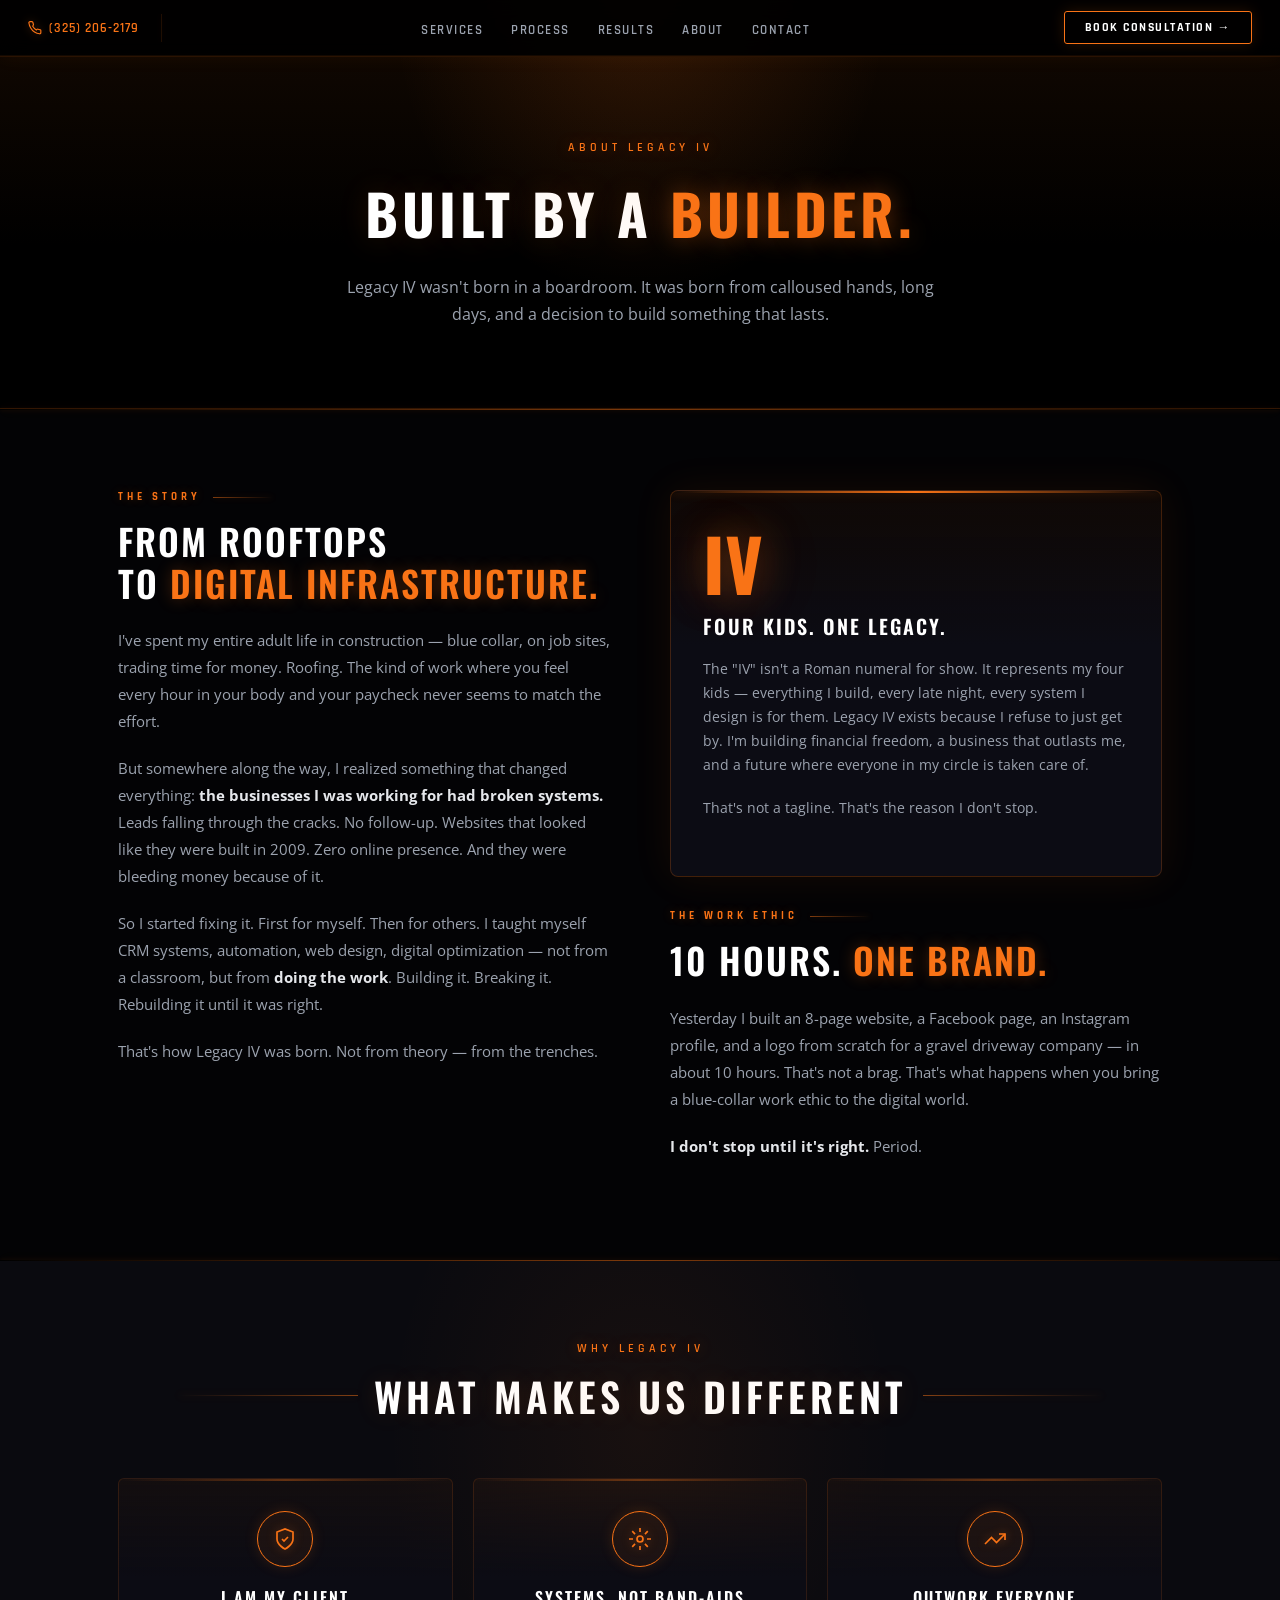
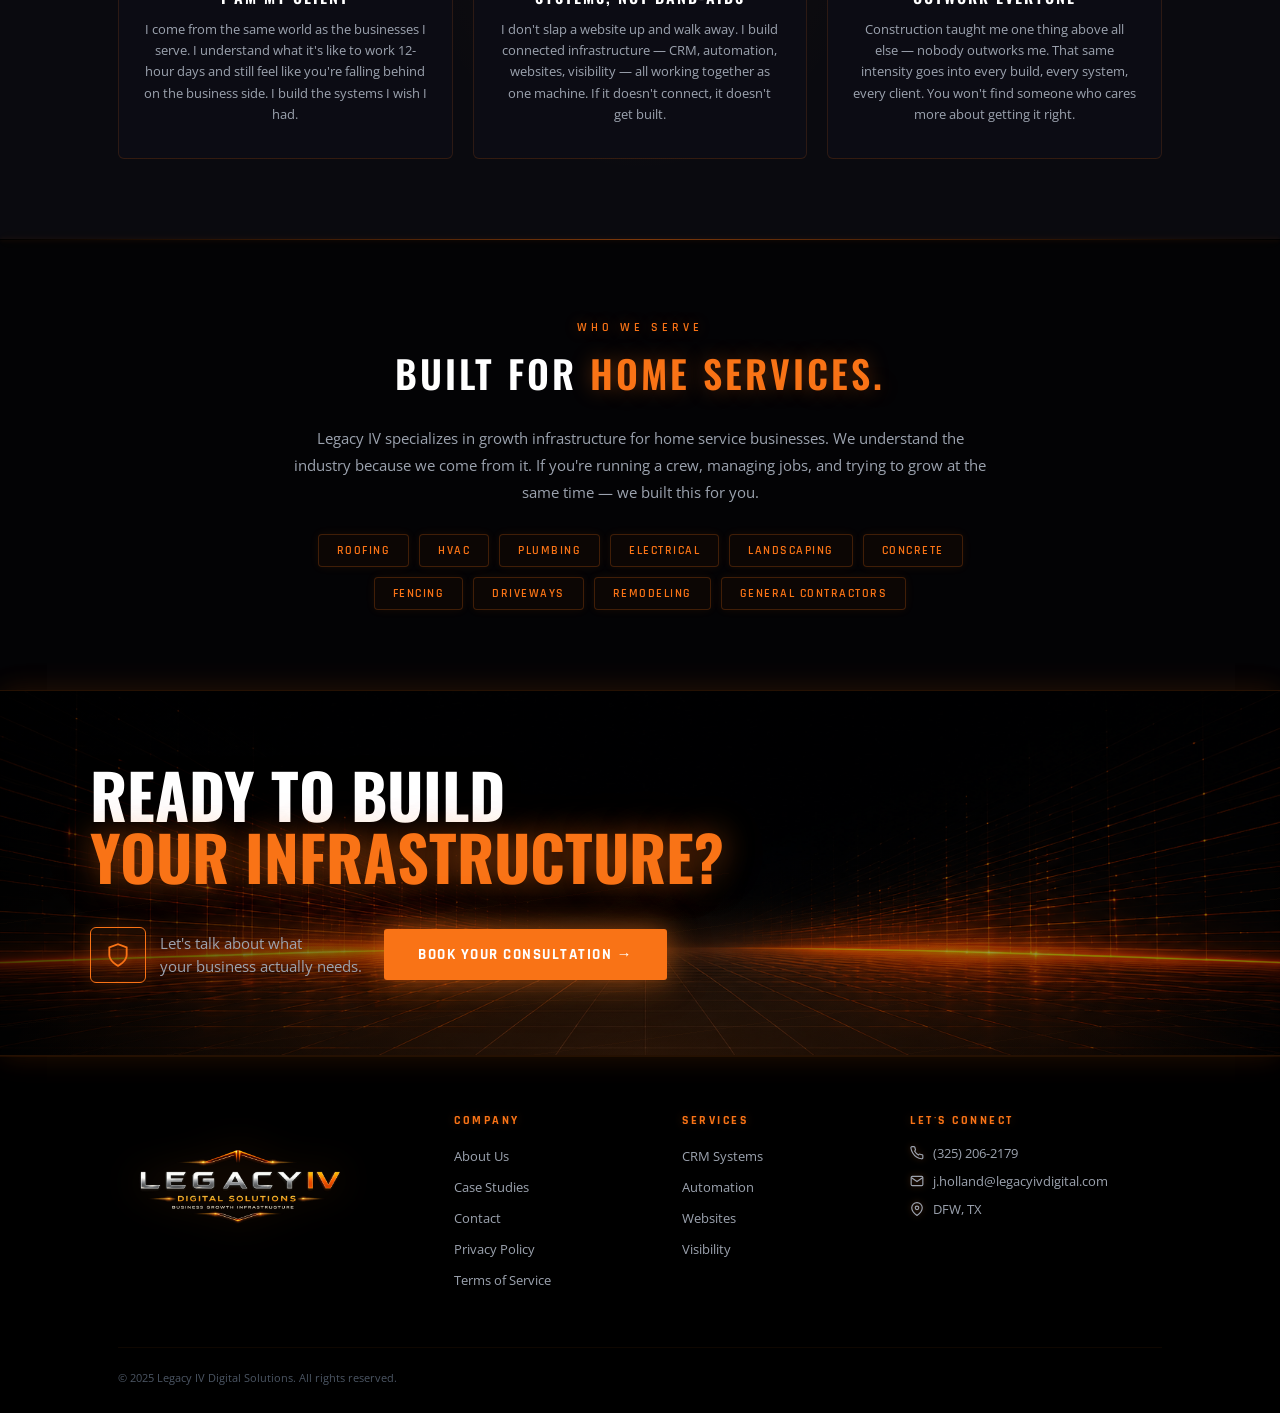
==== about.html @ 5a8c0629 "Create about.html" ====
<!DOCTYPE html>
<html lang="en">
<head>
  <meta charset="UTF-8">
  <meta name="viewport" content="width=device-width, initial-scale=1.0">
  <title>About Us – Legacy IV Digital Solutions</title>
  <link href="https://fonts.googleapis.com/css2?family=Oswald:wght@400;500;600;700&family=Rajdhani:wght@400;500;600;700&family=Open+Sans:wght@300;400;600&display=swap" rel="stylesheet">
  <link rel="stylesheet" href="style.css">
  <style>
    /* ═══ ABOUT PAGE STYLES ═══ */
    .about-hero{
      position:relative;padding:140px 28px 80px;text-align:center;
      background:linear-gradient(180deg,rgba(249,115,22,.08) 0%,#000 60%);
      border-bottom:1px solid rgba(249,115,22,.1);
    }
    .about-hero::before{
      content:'';position:absolute;top:0;left:50%;transform:translateX(-50%);
      width:500px;height:300px;
      background:radial-gradient(ellipse at 50% 0%,rgba(249,115,22,.15) 0%,transparent 70%);
      pointer-events:none;
    }
    .about-hero .s-eye{margin-bottom:16px;}
    .about-hero h1{
      font-family:'Oswald',sans-serif;font-size:clamp(32px,5vw,56px);
      font-weight:700;letter-spacing:4px;text-transform:uppercase;
      color:#fff;margin-bottom:20px;
      text-shadow:0 0 30px rgba(249,115,22,.15);
    }
    .about-hero h1 span{color:var(--or);text-shadow:0 0 24px rgba(249,115,22,.4);}
    .about-hero p{
      font-size:16px;color:var(--muted);line-height:1.7;
      max-width:600px;margin:0 auto;
    }

    /* Story section */
    .story{padding:80px 0;background:var(--bg);}
    .story-grid{
      display:grid;grid-template-columns:1fr 1fr;gap:60px;
      align-items:start;
    }
    .story-label{
      font-family:'Rajdhani',sans-serif;font-size:11px;font-weight:700;
      letter-spacing:4px;text-transform:uppercase;color:var(--or);
      margin-bottom:16px;text-shadow:0 0 10px rgba(249,115,22,.3);
      display:flex;align-items:center;gap:12px;
    }
    .story-label::after{
      content:'';flex:1;height:1px;max-width:60px;
      background:linear-gradient(90deg,rgba(249,115,22,.5),transparent);
      box-shadow:0 0 6px rgba(249,115,22,.2);
    }
    .story h2{
      font-family:'Oswald',sans-serif;font-size:clamp(24px,3vw,36px);
      font-weight:600;letter-spacing:2px;text-transform:uppercase;
      color:#fff;margin-bottom:24px;line-height:1.15;
    }
    .story h2 em{color:var(--or);font-style:normal;text-shadow:0 0 16px rgba(249,115,22,.3);}
    .story p{font-size:15px;color:var(--muted);line-height:1.8;margin-bottom:20px;}
    .story strong{color:#e5e7eb;}

    /* The IV meaning */
    .iv-block{
      background:linear-gradient(180deg,rgba(249,115,22,.05) 0%,var(--card) 40%);
      border:1px solid var(--bdr);border-radius:8px;
      padding:36px 32px;position:relative;overflow:hidden;
      box-shadow:0 0 40px rgba(249,115,22,.08);
    }
    .iv-block::before{
      content:'';position:absolute;top:0;left:0;right:0;height:2px;
      background:linear-gradient(90deg,transparent,var(--or),transparent);
      box-shadow:0 0 10px rgba(249,115,22,.3);
    }
    .iv-big{
      font-family:'Oswald',sans-serif;font-size:72px;font-weight:700;
      color:var(--or);line-height:1;margin-bottom:12px;
      text-shadow:0 0 40px rgba(249,115,22,.4),0 0 80px rgba(249,115,22,.15);
    }
    .iv-block h3{
      font-family:'Oswald',sans-serif;font-size:20px;font-weight:600;
      letter-spacing:2px;text-transform:uppercase;color:#fff;margin-bottom:16px;
    }
    .iv-block p{font-size:14px;color:var(--muted);line-height:1.7;}

    /* Values / Why section */
    .why{padding:80px 0;background:var(--bg3);position:relative;}
    .why::before{
      content:'';position:absolute;top:0;left:50%;transform:translateX(-50%);
      width:600px;height:100%;
      background:radial-gradient(ellipse at 50% 30%,rgba(249,115,22,.06) 0%,transparent 60%);
      pointer-events:none;
    }
    .why-grid{
      display:grid;grid-template-columns:repeat(3,1fr);gap:20px;
      position:relative;z-index:1;
    }
    .why-card{
      background:linear-gradient(180deg,rgba(249,115,22,.04) 0%,var(--card) 35%);
      border:1px solid var(--bdr2);border-radius:6px;
      padding:32px 24px;text-align:center;
      position:relative;overflow:hidden;
      animation:borderGlow 4s ease infinite;
      transition:all .3s;
    }
    .why-card::before{
      content:'';position:absolute;top:0;left:0;right:0;height:2px;
      background:linear-gradient(90deg,transparent,var(--or),transparent);
      opacity:.35;
    }
    .why-card:hover{
      border-color:rgba(249,115,22,.4);transform:translateY(-4px);
      box-shadow:0 0 2px rgba(249,115,22,.3),0 10px 36px rgba(249,115,22,.1);
    }
    .why-ic{
      width:56px;height:56px;margin:0 auto 18px;
      border:1.5px solid var(--or);border-radius:50%;
      display:flex;align-items:center;justify-content:center;
      color:var(--or);background:rgba(249,115,22,.06);
      box-shadow:0 0 14px rgba(249,115,22,.15);
    }
    .why-ic svg{width:24px;height:24px;filter:drop-shadow(0 0 5px rgba(249,115,22,.4));}
    .why-card h3{
      font-family:'Oswald',sans-serif;font-size:16px;font-weight:600;
      letter-spacing:2px;text-transform:uppercase;color:#fff;margin-bottom:10px;
    }
    .why-card p{font-size:13px;color:var(--muted);line-height:1.65;}

    /* Niche callout */
    .niche{padding:80px 0;background:var(--bg);}
    .niche-inner{
      max-width:700px;margin:0 auto;text-align:center;
    }
    .niche-inner h2{
      font-family:'Oswald',sans-serif;font-size:clamp(24px,3.5vw,38px);
      font-weight:600;letter-spacing:3px;text-transform:uppercase;
      color:#fff;margin-bottom:24px;
    }
    .niche-inner h2 span{color:var(--or);text-shadow:0 0 20px rgba(249,115,22,.35);}
    .niche-inner p{font-size:15px;color:var(--muted);line-height:1.8;margin-bottom:16px;}
    .niche-tags{
      display:flex;flex-wrap:wrap;justify-content:center;gap:10px;margin-top:28px;
    }
    .niche-tag{
      padding:8px 18px;border:1px solid var(--bdr);border-radius:4px;
      font-family:'Rajdhani',sans-serif;font-size:12px;font-weight:600;
      letter-spacing:1.5px;text-transform:uppercase;color:var(--or);
      background:rgba(249,115,22,.04);
      box-shadow:0 0 10px rgba(249,115,22,.08);
    }

    @media(max-width:960px){
      .story-grid{grid-template-columns:1fr;gap:40px;}
      .why-grid{grid-template-columns:1fr;}
    }
  </style>
</head>
<body>

<!-- ══════ NAV ══════ -->
<nav>
  <a href="tel:3252062179" class="n-phone">
    <svg viewBox="0 0 24 24" fill="none" stroke="currentColor" stroke-width="2"><path d="M22 16.92v3a2 2 0 0 1-2.18 2 19.79 19.79 0 0 1-8.63-3.07A19.5 19.5 0 0 1 4.69 12 19.79 19.79 0 0 1 1.58 3.52 2 2 0 0 1 3.55 1h3a2 2 0 0 1 2 1.72c.127.96.361 1.903.7 2.81a2 2 0 0 1-.45 2.11L8.09 9a16 16 0 0 0 6.29 6.29l.83-.83a2 2 0 0 1 2.11-.45c.907.339 1.85.573 2.81.7A2 2 0 0 1 22 16.92z"/></svg>
    (325) 206-2179
  </a>
  <div class="n-div"></div>
  <ul class="n-links">
    <li><a href="index.html#svc">Services</a></li>
    <li><a href="index.html#os">Process</a></li>
    <li><a href="results.html">Results</a></li>
    <li><a href="about.html">About</a></li>
    <li><a href="#ft">Contact</a></li>
  </ul>
  <a href="https://cal.com/legacy-iv" target="_blank" class="n-cta">Book Consultation →</a>
  <button class="n-burger" onclick="document.querySelector('.n-mobile').classList.toggle('open')" aria-label="Menu">
    <span></span><span></span><span></span>
  </button>
</nav>
<div class="n-mobile">
  <a href="index.html#svc" onclick="this.parentElement.classList.remove('open')">Services</a>
  <a href="index.html#os" onclick="this.parentElement.classList.remove('open')">Process</a>
  <a href="results.html">Results</a>
  <a href="about.html">About</a>
  <a href="#ft" onclick="this.parentElement.classList.remove('open')">Contact</a>
  <a href="https://cal.com/legacy-iv" target="_blank" class="n-mob-cta">Book a Consultation</a>
  <a href="tel:3252062179" style="text-align:center;color:var(--or);font-size:13px;padding-top:4px;border-bottom:none;">Or call — (325) 206-2179</a>
</div>

<!-- ══════ ABOUT HERO ══════ -->
<div class="about-hero">
  <div class="s-eye">About Legacy IV</div>
  <h1>Built by a <span>Builder.</span></h1>
  <p>Legacy IV wasn't born in a boardroom. It was born from calloused hands, long days, and a decision to build something that lasts.</p>
</div>

<div class="glow-line"></div>

<!-- ══════ THE STORY ══════ -->
<section class="story">
  <div class="container">
    <div class="story-grid">

      <div>
        <div class="story-label">The Story</div>
        <h2>From Rooftops<br>to <em>Digital Infrastructure.</em></h2>
        <p>I've spent my entire adult life in construction — blue collar, on job sites, trading time for money. Roofing. The kind of work where you feel every hour in your body and your paycheck never seems to match the effort.</p>
        <p>But somewhere along the way, I realized something that changed everything: <strong>the businesses I was working for had broken systems.</strong> Leads falling through the cracks. No follow-up. Websites that looked like they were built in 2009. Zero online presence. And they were bleeding money because of it.</p>
        <p>So I started fixing it. First for myself. Then for others. I taught myself CRM systems, automation, web design, digital optimization — not from a classroom, but from <strong>doing the work</strong>. Building it. Breaking it. Rebuilding it until it was right.</p>
        <p>That's how Legacy IV was born. Not from theory — from the trenches.</p>
      </div>

      <div>
        <div class="iv-block">
          <div class="iv-big">IV</div>
          <h3>Four Kids. One Legacy.</h3>
          <p>The "IV" isn't a Roman numeral for show. It represents my four kids — everything I build, every late night, every system I design is for them. Legacy IV exists because I refuse to just get by. I'm building financial freedom, a business that outlasts me, and a future where everyone in my circle is taken care of.</p>
          <p style="margin-top:16px;">That's not a tagline. That's the reason I don't stop.</p>
        </div>

        <div style="margin-top:32px;">
          <div class="story-label">The Work Ethic</div>
          <h2>10 Hours. <em>One Brand.</em></h2>
          <p>Yesterday I built an 8-page website, a Facebook page, an Instagram profile, and a logo from scratch for a gravel driveway company — in about 10 hours. That's not a brag. That's what happens when you bring a blue-collar work ethic to the digital world.</p>
          <p><strong>I don't stop until it's right.</strong> Period.</p>
        </div>
      </div>

    </div>
  </div>
</section>

<div class="glow-line"></div>

<!-- ══════ WHY LEGACY IV ══════ -->
<section class="why">
  <div class="container">
    <div class="s-eye rv">Why Legacy IV</div>
    <div class="s-ttl rv">What Makes Us Different</div>
    <div class="why-grid">

      <div class="why-card rv">
        <div class="why-ic">
          <svg viewBox="0 0 24 24" fill="none" stroke="currentColor" stroke-width="1.7"><path d="M12 22s8-4 8-10V5l-8-3-8 3v7c0 6 8 10 8 10z"/><polyline points="9 12 11 14 15 10"/></svg>
        </div>
        <h3>I Am My Client</h3>
        <p>I come from the same world as the businesses I serve. I understand what it's like to work 12-hour days and still feel like you're falling behind on the business side. I build the systems I wish I had.</p>
      </div>

      <div class="why-card rv">
        <div class="why-ic">
          <svg viewBox="0 0 24 24" fill="none" stroke="currentColor" stroke-width="1.7"><circle cx="12" cy="12" r="3"/><path d="M12 1v4M12 19v4M4.22 4.22l2.83 2.83M16.95 16.95l2.83 2.83M1 12h4M19 12h4M4.22 19.78l2.83-2.83M16.95 7.05l2.83-2.83"/></svg>
        </div>
        <h3>Systems, Not Band-Aids</h3>
        <p>I don't slap a website up and walk away. I build connected infrastructure — CRM, automation, websites, visibility — all working together as one machine. If it doesn't connect, it doesn't get built.</p>
      </div>

      <div class="why-card rv">
        <div class="why-ic">
          <svg viewBox="0 0 24 24" fill="none" stroke="currentColor" stroke-width="1.7"><polyline points="22 7 13.5 15.5 8.5 10.5 2 17"/><polyline points="16 7 22 7 22 13"/></svg>
        </div>
        <h3>Outwork Everyone</h3>
        <p>Construction taught me one thing above all else — nobody outworks me. That same intensity goes into every build, every system, every client. You won't find someone who cares more about getting it right.</p>
      </div>

    </div>
  </div>
</section>

<div class="glow-line"></div>

<!-- ══════ WHO WE SERVE ══════ -->
<section class="niche">
  <div class="container">
    <div class="niche-inner">
      <div class="s-eye rv">Who We Serve</div>
      <h2 class="rv">Built for <span>Home Services.</span></h2>
      <p class="rv">Legacy IV specializes in growth infrastructure for home service businesses. We understand the industry because we come from it. If you're running a crew, managing jobs, and trying to grow at the same time — we built this for you.</p>
      <div class="niche-tags rv">
        <span class="niche-tag">Roofing</span>
        <span class="niche-tag">HVAC</span>
        <span class="niche-tag">Plumbing</span>
        <span class="niche-tag">Electrical</span>
        <span class="niche-tag">Landscaping</span>
        <span class="niche-tag">Concrete</span>
        <span class="niche-tag">Fencing</span>
        <span class="niche-tag">Driveways</span>
        <span class="niche-tag">Remodeling</span>
        <span class="niche-tag">General Contractors</span>
      </div>
    </div>
  </div>
</section>

<!-- ══════ CTA ══════ -->
<section id="cta">
  <div class="cta-bg"></div>
  <div class="cta-in">
    <div><h2>Ready to Build<br><span>Your Infrastructure?</span></h2></div>
    <div class="cta-r">
      <div class="cta-badge">
        <div class="cta-sh">
          <svg viewBox="0 0 24 24" fill="none" stroke="currentColor" stroke-width="1.7"><path d="M12 22s8-4 8-10V5l-8-3-8 3v7c0 6 8 10 8 10z"/></svg>
        </div>
        <p>Let's talk about what<br>your business actually needs.</p>
      </div>
      <a href="https://cal.com/legacy-iv" target="_blank" class="btn-f">Book Your Consultation →</a>
    </div>
  </div>
</section>

<!-- ══════ FOOTER ══════ -->
<footer id="ft">
  <div class="container">
    <div class="ft-grid">
      <div><img src="IV_logo.png" alt="Legacy IV Digital Solutions" class="ft-logo-img"></div>
      <div>
        <h5>Company</h5>
        <ul>
          <li><a href="about.html">About Us</a></li>
          <li><a href="results.html">Case Studies</a></li>
          <li><a href="#ft">Contact</a></li>
          <li><a href="privacy.html">Privacy Policy</a></li>
          <li><a href="terms.html">Terms of Service</a></li>
        </ul>
      </div>
      <div>
        <h5>Services</h5>
        <ul>
          <li><a href="index.html#svc">CRM Systems</a></li>
          <li><a href="index.html#svc">Automation</a></li>
          <li><a href="index.html#svc">Websites</a></li>
          <li><a href="index.html#svc">Visibility</a></li>
        </ul>
      </div>
      <div>
        <h5>Let's Connect</h5>
        <div class="ft-ci">
          <svg width="14" height="14" viewBox="0 0 24 24" fill="none" stroke="currentColor" stroke-width="2"><path d="M22 16.92v3a2 2 0 0 1-2.18 2 19.79 19.79 0 0 1-8.63-3.07A19.5 19.5 0 0 1 4.69 12 19.79 19.79 0 0 1 1.58 3.52 2 2 0 0 1 3.55 1h3a2 2 0 0 1 2 1.72c.127.96.361 1.903.7 2.81a2 2 0 0 1-.45 2.11L8.09 9a16 16 0 0 0 6.29 6.29l.83-.83a2 2 0 0 1 2.11-.45c.907.339 1.85.573 2.81.7A2 2 0 0 1 22 16.92z"/></svg>
          <a href="tel:3252062179">(325) 206-2179</a>
        </div>
        <div class="ft-ci">
          <svg width="14" height="14" viewBox="0 0 24 24" fill="none" stroke="currentColor" stroke-width="2"><path d="M4 4h16c1.1 0 2 .9 2 2v12c0 1.1-.9 2-2 2H4c-1.1 0-2-.9-2-2V6c0-1.1.9-2 2-2z"/><polyline points="22,6 12,13 2,6"/></svg>
          <a href="mailto:j.holland@legacyivdigital.com">j.holland@legacyivdigital.com</a>
        </div>
        <div class="ft-ci">
          <svg width="14" height="14" viewBox="0 0 24 24" fill="none" stroke="currentColor" stroke-width="2"><path d="M21 10c0 7-9 13-9 13s-9-6-9-13a9 9 0 0 1 18 0z"/><circle cx="12" cy="10" r="3"/></svg>
          <span>DFW, TX</span>
        </div>
      </div>
    </div>
    <div class="ft-bot">
      <p>&copy; 2025 Legacy IV Digital Solutions. All rights reserved.</p>
    </div>
  </div>
</footer>

<script>
  const o = new IntersectionObserver(e => {
    e.forEach(el => { if (el.isIntersecting) { el.target.classList.add('v'); o.unobserve(el.target); } });
  }, { threshold: 0.1 });
  document.querySelectorAll('.rv').forEach(el => o.observe(el));
</script>
</body>
</html>
---- style.css ----
/* ═══════════════════════════════════════
   Legacy IV Digital Solutions
   style.css — v3 Digital Glow
   ═══════════════════════════════════════ */

*,*::before,*::after{box-sizing:border-box;margin:0;padding:0;}
html{scroll-behavior:smooth;}
body{background:#000;color:#d1d5db;font-family:'Open Sans',sans-serif;overflow-x:hidden;}

:root{
  --or:#f97316;--or2:#ea580c;--gold:#fbbf24;
  --bg:#030305;--bg2:#070709;--bg3:#0a0a0f;
  --card:#0c0c14;--card2:#0e0e16;
  --bdr:rgba(249,115,22,0.22);--bdr2:rgba(249,115,22,0.14);
  --muted:#9ca3af;--dim:#6b7280;
  --glow:rgba(249,115,22,0.35);--glow2:rgba(249,115,22,0.5);
}
a{text-decoration:none;color:inherit;}
.container{max-width:1100px;margin:0 auto;padding:0 28px;}

/* ═══════════ NAV ═══════════ */
nav{position:fixed;top:0;left:0;right:0;z-index:200;height:56px;display:flex;align-items:center;padding:0 28px;gap:16px;background:rgba(0,0,0,0.94);border-bottom:1px solid rgba(249,115,22,0.08);backdrop-filter:blur(10px);box-shadow:0 1px 20px rgba(249,115,22,0.06);}
.n-phone{display:flex;align-items:center;gap:7px;font-family:'Rajdhani',sans-serif;font-size:13px;font-weight:600;letter-spacing:1px;color:var(--or);transition:all .25s;white-space:nowrap;}
.n-phone svg{width:14px;height:14px;filter:drop-shadow(0 0 4px var(--glow));}
.n-phone:hover{color:#fff;text-shadow:0 0 12px var(--glow);}
.n-div{width:1px;height:28px;background:rgba(249,115,22,0.12);margin:0 6px;box-shadow:0 0 6px rgba(249,115,22,0.08);}
.n-links{display:flex;gap:28px;flex:1;justify-content:center;list-style:none;}
.n-links a{font-family:'Rajdhani',sans-serif;font-size:13px;font-weight:600;letter-spacing:1.5px;text-transform:uppercase;color:var(--muted);transition:all .25s;}
.n-links a:hover{color:#fff;text-shadow:0 0 12px var(--glow);}
.n-cta{border:1.5px solid var(--or);color:#fff;padding:8px 20px;border-radius:3px;font-family:'Rajdhani',sans-serif;font-size:12px;font-weight:700;letter-spacing:1.5px;text-transform:uppercase;white-space:nowrap;transition:all .25s;box-shadow:0 0 14px rgba(249,115,22,0.15);}
.n-cta:hover{background:rgba(249,115,22,0.12);box-shadow:0 0 24px var(--glow);text-shadow:0 0 8px var(--glow);}

/* Hamburger button — hidden on desktop */
.n-burger{display:none;background:none;border:none;cursor:pointer;padding:6px;flex-direction:column;gap:5px;}
.n-burger span{display:block;width:22px;height:2px;background:var(--or);border-radius:2px;transition:all .25s;box-shadow:0 0 4px rgba(249,115,22,.3);}

/* Mobile dropdown panel */
.n-mobile{
  position:fixed;top:56px;left:0;right:0;z-index:199;
  background:rgba(0,0,0,0.97);
  border-bottom:1px solid rgba(249,115,22,.15);
  box-shadow:0 8px 30px rgba(249,115,22,.08);
  backdrop-filter:blur(12px);
  display:flex;flex-direction:column;
  padding:0;max-height:0;overflow:hidden;
  transition:max-height .35s ease,padding .35s ease;
}
.n-mobile.open{max-height:400px;padding:12px 0;}
.n-mobile a{
  display:block;padding:14px 28px;
  font-family:'Rajdhani',sans-serif;
  font-size:14px;font-weight:600;
  letter-spacing:1.5px;text-transform:uppercase;
  color:var(--muted);transition:all .2s;
  border-bottom:1px solid rgba(255,255,255,.04);
}
.n-mobile a:hover,.n-mobile a:active{color:#fff;background:rgba(249,115,22,.06);text-shadow:0 0 10px var(--glow);}
.n-mob-cta{
  background:var(--or) !important;color:#fff !important;
  margin:12px 20px 8px;padding:14px 24px !important;
  border-radius:4px;text-align:center;
  border-bottom:none !important;
  box-shadow:0 0 20px var(--glow);
  font-weight:700 !important;
}

/* ═══════════ HERO ═══════════ */
#hero{position:relative;min-height:100vh;display:flex;align-items:center;justify-content:center;padding:56px 0 0;overflow:hidden;text-align:center;}
.hero-bg{position:absolute;inset:0;background:url('building.png') center center/cover no-repeat;}
.hero-bg::after{content:'';position:absolute;inset:0;background:
  radial-gradient(ellipse 60% 45% at 50% 0%,rgba(249,115,22,0.25) 0%,transparent 58%),
  radial-gradient(ellipse 40% 50% at 12% 40%,rgba(249,115,22,0.1) 0%,transparent 55%),
  radial-gradient(ellipse 40% 50% at 88% 40%,rgba(249,115,22,0.1) 0%,transparent 55%),
  radial-gradient(ellipse 80% 35% at 50% 100%,rgba(249,115,22,0.2) 0%,transparent 50%),
  linear-gradient(to bottom,rgba(0,0,0,0.25) 0%,rgba(0,0,0,0.1) 40%,rgba(0,0,0,0.45) 100%);}
.hero-grid{position:absolute;inset:0;opacity:.05;background-image:linear-gradient(rgba(249,115,22,.5) 1px,transparent 1px),linear-gradient(90deg,rgba(249,115,22,.5) 1px,transparent 1px);background-size:50px 50px;mask-image:radial-gradient(ellipse 70% 70% at 50% 50%,black,transparent);}
.hero-dots{position:absolute;inset:0;background-image:radial-gradient(2px 2px at 12% 18%,rgba(249,115,22,.7) 0%,transparent 100%),radial-gradient(1.5px 1.5px at 28% 55%,rgba(249,115,22,.5) 0%,transparent 100%),radial-gradient(1px 1px at 42% 12%,#fff4 0%,transparent 100%),radial-gradient(2px 2px at 58% 30%,rgba(249,115,22,.6) 0%,transparent 100%),radial-gradient(1.5px 1.5px at 72% 65%,#fff3 0%,transparent 100%),radial-gradient(1.5px 1.5px at 88% 22%,rgba(249,115,22,.5) 0%,transparent 100%),radial-gradient(2px 2px at 92% 48%,rgba(249,115,22,.4) 0%,transparent 100%),radial-gradient(1.5px 1.5px at 18% 78%,rgba(249,115,22,.4) 0%,transparent 100%),radial-gradient(1.5px 1.5px at 50% 88%,rgba(251,191,36,.5) 0%,transparent 100%);}

/* HERO CONTENT — SIZED UP */
.hc{position:relative;z-index:2;padding:40px 24px 60px;max-width:900px;width:100%;}
.h-logo-img{max-width:clamp(320px,55vw,620px);height:auto;margin:0 auto 20px;display:block;filter:drop-shadow(0 0 50px rgba(249,115,22,0.35));}
.h-h1{font-family:'Oswald',sans-serif;font-size:clamp(38px,6.5vw,72px);font-weight:700;line-height:1.06;text-transform:uppercase;color:#fff;margin-bottom:24px;text-shadow:0 3px 24px rgba(0,0,0,.7),0 0 40px rgba(255,255,255,.06);}
.h-h1 em{color:var(--or);font-style:normal;text-shadow:0 0 30px rgba(249,115,22,.5);}
.h-p{font-size:16px;line-height:1.75;color:#c0c3c8;max-width:580px;margin:0 auto 40px;text-shadow:0 1px 6px rgba(0,0,0,.9),0 0 20px rgba(0,0,0,.7);background:rgba(0,0,0,.35);padding:18px 28px;border-radius:4px;backdrop-filter:blur(4px);}
.h-btns{display:flex;gap:16px;justify-content:center;flex-wrap:wrap;}
.btn-f{background:var(--or);color:#fff;padding:16px 34px;border:none;border-radius:3px;font-family:'Rajdhani',sans-serif;font-size:15px;font-weight:700;letter-spacing:1.5px;text-transform:uppercase;cursor:pointer;display:inline-flex;align-items:center;gap:8px;box-shadow:0 0 28px var(--glow2),0 0 60px rgba(249,115,22,.12);transition:all .25s;}
.btn-f:hover{background:var(--or2);box-shadow:0 0 40px var(--glow2),0 0 80px rgba(249,115,22,.2);transform:translateY(-2px);}
.btn-o{background:transparent;color:#fff;padding:15px 34px;border:1.5px solid rgba(255,255,255,.25);border-radius:3px;font-family:'Rajdhani',sans-serif;font-size:15px;font-weight:700;letter-spacing:1.5px;text-transform:uppercase;cursor:pointer;transition:all .25s;}
.btn-o:hover{border-color:rgba(249,115,22,.45);background:rgba(249,115,22,.05);transform:translateY(-2px);box-shadow:0 0 20px rgba(249,115,22,.15);}

/* ═══════════ SECTIONS ═══════════ */
section{padding:76px 0;}
.s-eye{font-family:'Rajdhani',sans-serif;font-size:12px;font-weight:600;letter-spacing:4px;text-transform:uppercase;color:var(--or);text-align:center;margin-bottom:10px;text-shadow:0 0 14px var(--glow);}
.s-ttl{display:flex;align-items:center;justify-content:center;gap:16px;font-family:'Oswald',sans-serif;font-size:clamp(26px,4vw,40px);font-weight:600;letter-spacing:4px;text-transform:uppercase;color:#fff;text-align:center;margin-bottom:52px;text-shadow:0 0 24px rgba(249,115,22,.12);}
.s-ttl::before,.s-ttl::after{content:'';flex:1;max-width:180px;height:1px;background:linear-gradient(90deg,transparent,rgba(249,115,22,.5));box-shadow:0 0 8px rgba(249,115,22,.2);}
.s-ttl::after{background:linear-gradient(90deg,rgba(249,115,22,.5),transparent);}
.glow-line{height:1px;background:linear-gradient(90deg,transparent,var(--or),transparent);opacity:.5;box-shadow:0 0 14px rgba(249,115,22,.25),0 0 4px rgba(249,115,22,.4);}

/* ═══════════ CARD SHARED — Digital Glow ═══════════ */
@keyframes borderGlow{
  0%,100%{border-color:rgba(249,115,22,.14)}
  50%{border-color:rgba(249,115,22,.28)}
}

/* ═══════════ SERVICES ═══════════ */
#svc{background:var(--bg);position:relative;}
#svc::before{content:'';position:absolute;top:-1px;left:50%;transform:translateX(-50%);width:600px;height:300px;background:radial-gradient(ellipse at 50% 0%,rgba(249,115,22,.1) 0%,transparent 70%);pointer-events:none;}
.svc-grid{display:grid;grid-template-columns:repeat(4,1fr);gap:18px;position:relative;z-index:1;}
.svc-c{background:linear-gradient(180deg,rgba(249,115,22,.03) 0%,var(--card) 30%);border:1px solid var(--bdr2);border-radius:6px;padding:38px 22px 30px;text-align:center;transition:all .3s;position:relative;overflow:hidden;animation:borderGlow 4s ease infinite;}
.svc-c::before{content:'';position:absolute;top:0;left:0;right:0;height:2px;background:linear-gradient(90deg,transparent,var(--or),transparent);opacity:.4;transition:opacity .3s;}
.svc-c::after{content:'';position:absolute;top:0;left:0;right:0;height:100px;background:radial-gradient(ellipse at 50% 0%,rgba(249,115,22,.06) 0%,transparent 100%);pointer-events:none;}
.svc-c:hover{border-color:rgba(249,115,22,.45);transform:translateY(-6px);box-shadow:0 0 2px rgba(249,115,22,.4),0 12px 48px rgba(249,115,22,.14);}
.svc-c:hover::before{opacity:1;}
.svc-ic{width:68px;height:68px;margin:0 auto 20px;border:1.5px solid var(--or);border-radius:8px;display:flex;align-items:center;justify-content:center;color:var(--or);background:rgba(249,115,22,.05);transition:all .3s;box-shadow:0 0 14px rgba(249,115,22,.12),inset 0 0 12px rgba(249,115,22,.04);}
.svc-c:hover .svc-ic{background:rgba(249,115,22,.12);box-shadow:0 0 28px rgba(249,115,22,.35),inset 0 0 16px rgba(249,115,22,.08);}
.svc-ic svg{width:30px;height:30px;filter:drop-shadow(0 0 5px rgba(249,115,22,.4));}
.svc-c:hover .svc-ic svg{filter:drop-shadow(0 0 10px rgba(249,115,22,.7));}
.svc-c h3{font-family:'Oswald',sans-serif;font-size:17px;font-weight:600;letter-spacing:2px;text-transform:uppercase;color:#fff;margin-bottom:12px;}
.svc-c p{font-size:13px;color:var(--muted);line-height:1.65;}
.svc-bar{width:36px;height:2.5px;background:var(--or);margin:18px auto 0;border-radius:2px;box-shadow:0 0 12px var(--glow2),0 0 28px rgba(249,115,22,.2);}

/* ═══════════ OPERATING SYSTEM ═══════════ */
#os{background:var(--bg3);position:relative;}
#os::before{content:'';position:absolute;top:0;left:50%;transform:translateX(-50%);width:700px;height:100%;background:radial-gradient(ellipse at 50% 50%,rgba(249,115,22,.08) 0%,transparent 60%);pointer-events:none;}
.os-grid{display:grid;grid-template-columns:1fr auto 1fr;gap:0;align-items:center;position:relative;z-index:1;}
.os-stack{display:flex;flex-direction:column;gap:14px;}
.os-nd{background:linear-gradient(90deg,rgba(249,115,22,.04) 0%,var(--card) 30%);border:1px solid var(--bdr2);border-left:3px solid var(--or);border-radius:5px;padding:18px 20px;display:flex;align-items:flex-start;gap:14px;transition:all .25s;position:relative;box-shadow:inset 3px 0 16px rgba(249,115,22,.07);animation:borderGlow 4s ease infinite;}
.os-nd::before{content:'';position:absolute;inset:0;border-radius:5px;background:radial-gradient(ellipse at 0% 50%,rgba(249,115,22,.06) 0%,transparent 55%);pointer-events:none;}
.os-nd:hover{border-color:rgba(249,115,22,.45);box-shadow:inset 3px 0 20px rgba(249,115,22,.14),0 0 2px rgba(249,115,22,.3),0 6px 30px rgba(249,115,22,.12);}
.os-nd-ic{width:40px;height:40px;flex-shrink:0;border:1.5px solid var(--or);border-radius:6px;display:flex;align-items:center;justify-content:center;color:var(--or);background:rgba(249,115,22,.06);box-shadow:0 0 12px rgba(249,115,22,.15);}
.os-nd-ic svg{width:18px;height:18px;filter:drop-shadow(0 0 5px rgba(249,115,22,.5));}
.os-nd h4{font-family:'Oswald',sans-serif;font-size:14px;font-weight:600;letter-spacing:1.5px;text-transform:uppercase;color:#fff;margin-bottom:4px;}
.os-nd p{font-size:12px;color:var(--muted);line-height:1.5;}
.os-mid{display:flex;flex-direction:column;align-items:center;gap:0;padding:0 18px;}
.os-arr-v{color:var(--or);opacity:.75;display:none;justify-content:center;padding:8px 0;}
.os-arr-v svg{width:26px;height:26px;filter:drop-shadow(0 0 6px var(--glow2));}
.os-hub-row{display:flex;align-items:center;gap:0;}
.os-h-line{width:30px;height:1.5px;flex-shrink:0;position:relative;}
.os-h-line::before{content:'';position:absolute;inset:0;background:linear-gradient(90deg,rgba(249,115,22,.1),rgba(249,115,22,.55));box-shadow:0 0 8px rgba(249,115,22,.3);}
.os-h-line::after{content:'';position:absolute;right:-1px;top:50%;transform:translateY(-50%);border:4px solid transparent;border-left:5px solid var(--or);opacity:.7;filter:drop-shadow(0 0 3px var(--glow));}
.os-h-line.r::before{background:linear-gradient(90deg,rgba(249,115,22,.55),rgba(249,115,22,.1));}
.os-h-line.r::after{right:auto;left:-1px;border-left:none;border-right:5px solid var(--or);}
.os-hub{background:linear-gradient(180deg,rgba(249,115,22,.07) 0%,var(--card2) 45%);border:1.5px solid var(--or);border-radius:8px;padding:30px 32px;text-align:center;box-shadow:0 0 50px rgba(249,115,22,.25),0 0 100px rgba(249,115,22,.07),inset 0 1px 0 rgba(249,115,22,.25);min-width:210px;position:relative;overflow:hidden;}
.os-hub::before{content:'';position:absolute;top:0;left:0;right:0;height:2px;background:linear-gradient(90deg,transparent,var(--or),transparent);box-shadow:0 0 14px var(--glow);}
.os-hub-ic{width:56px;height:56px;margin:0 auto 14px;border:1.5px solid var(--or);border-radius:50%;display:flex;align-items:center;justify-content:center;color:var(--or);background:rgba(249,115,22,.08);animation:pulse 2.5s infinite;box-shadow:0 0 20px rgba(249,115,22,.25);}
.os-hub-ic svg{width:26px;height:26px;filter:drop-shadow(0 0 8px rgba(249,115,22,.6));}
.os-hub h3{font-family:'Oswald',sans-serif;font-size:18px;font-weight:600;letter-spacing:2px;text-transform:uppercase;color:var(--or);margin-bottom:8px;text-shadow:0 0 16px var(--glow);}
.os-hub p{font-size:12px;color:var(--muted);line-height:1.55;}
@keyframes pulse{0%{box-shadow:0 0 0 0 rgba(249,115,22,.45),0 0 20px rgba(249,115,22,.22)}70%{box-shadow:0 0 0 14px rgba(249,115,22,0),0 0 20px rgba(249,115,22,.22)}100%{box-shadow:0 0 0 0 rgba(249,115,22,0),0 0 20px rgba(249,115,22,.22)}}
.os-desc{max-width:680px;margin:44px auto 0;font-size:14px;color:var(--muted);line-height:1.7;border-left:2px solid rgba(249,115,22,.3);padding-left:22px;position:relative;z-index:1;box-shadow:-2px 0 14px rgba(249,115,22,.08);}

/* ═══════════ WHAT THIS SOLVES ═══════════ */
#slv{background:var(--bg);}
.slv-grid{display:grid;grid-template-columns:repeat(5,1fr);gap:16px;}
.slv-c{background:linear-gradient(180deg,rgba(249,115,22,.03) 0%,var(--card) 30%);border:1px solid var(--bdr2);border-radius:6px;padding:30px 16px;text-align:center;transition:all .25s;position:relative;overflow:hidden;animation:borderGlow 4s ease infinite;}
.slv-c::before{content:'';position:absolute;top:0;left:0;right:0;height:1.5px;background:linear-gradient(90deg,transparent,var(--or),transparent);opacity:.3;transition:opacity .3s;}
.slv-c:hover{border-color:rgba(249,115,22,.4);transform:translateY(-5px);box-shadow:0 0 2px rgba(249,115,22,.35),0 10px 40px rgba(249,115,22,.13);}
.slv-c:hover::before{opacity:1;}
.slv-ic{width:54px;height:54px;margin:0 auto 16px;border:1.5px solid var(--or);border-radius:50%;display:flex;align-items:center;justify-content:center;color:var(--or);background:rgba(249,115,22,.05);transition:all .3s;box-shadow:0 0 14px rgba(249,115,22,.14);}
.slv-c:hover .slv-ic{background:rgba(249,115,22,.14);box-shadow:0 0 28px rgba(249,115,22,.4);}
.slv-ic svg{width:22px;height:22px;filter:drop-shadow(0 0 4px var(--glow));}
.slv-c:hover .slv-ic svg{filter:drop-shadow(0 0 8px var(--glow2));}
.slv-c h4{font-family:'Oswald',sans-serif;font-size:14px;font-weight:600;letter-spacing:1.5px;text-transform:uppercase;color:#fff;margin-bottom:8px;}
.slv-c p{font-size:12px;color:var(--muted);line-height:1.55;}

/* ═══════════ CTA BANNER ═══════════ */
#cta{position:relative;overflow:hidden;border-top:1px solid rgba(249,115,22,.15);border-bottom:1px solid rgba(249,115,22,.15);padding:72px 28px;box-shadow:0 -1px 30px rgba(249,115,22,.08),0 1px 30px rgba(249,115,22,.08);}
.cta-bg{position:absolute;inset:0;background:url('glow.png') center center/cover no-repeat;}
.cta-bg::before{content:'';position:absolute;inset:0;background:radial-gradient(ellipse 90% 80% at 50% 100%,rgba(249,115,22,.15) 0%,transparent 55%),linear-gradient(to right,rgba(0,0,0,.7) 0%,rgba(0,0,0,.3) 50%,rgba(0,0,0,.5) 100%);}
.cta-bg::after{content:'';position:absolute;bottom:0;left:0;right:0;height:50%;background:repeating-linear-gradient(172deg,transparent,transparent 50px,rgba(249,115,22,.025) 50px,rgba(249,115,22,.025) 51px);pointer-events:none;}
.cta-in{position:relative;z-index:2;max-width:1100px;margin:0 auto;display:flex;align-items:center;justify-content:space-between;gap:40px;flex-wrap:wrap;}
.cta-in h2{font-family:'Oswald',sans-serif;font-size:clamp(36px,5.5vw,62px);font-weight:700;text-transform:uppercase;line-height:1;color:#fff;text-shadow:0 2px 16px rgba(0,0,0,.5);}
.cta-in h2 span{color:var(--or);text-shadow:0 0 30px var(--glow2),0 0 60px rgba(249,115,22,.15);}
.cta-r{display:flex;align-items:center;gap:22px;flex-wrap:wrap;}
.cta-badge{display:flex;align-items:center;gap:14px;}
.cta-sh{width:56px;height:56px;border:1.5px solid var(--or);border-radius:6px;display:flex;align-items:center;justify-content:center;color:var(--or);flex-shrink:0;background:rgba(249,115,22,.05);box-shadow:0 0 20px rgba(249,115,22,.18);}
.cta-sh svg{width:26px;height:26px;filter:drop-shadow(0 0 5px var(--glow));}
.cta-badge p{font-size:15px;color:var(--muted);line-height:1.5;}

/* ═══════════ FOOTER ═══════════ */
footer{background:#000;border-top:1px solid rgba(249,115,22,.08);padding:56px 0 28px;}
.ft-grid{display:grid;grid-template-columns:1.6fr 1fr 1fr 1.4fr;gap:48px;margin-bottom:48px;}
.ft-logo-img{max-width:240px;height:auto;filter:drop-shadow(0 0 18px rgba(249,115,22,0.2));}
footer h5{font-family:'Rajdhani',sans-serif;font-size:12px;font-weight:700;letter-spacing:2.5px;text-transform:uppercase;color:var(--or);margin-bottom:16px;text-shadow:0 0 10px rgba(249,115,22,.25);}
footer ul{list-style:none;}
footer ul li{margin-bottom:9px;}
footer ul li a{font-size:13px;color:var(--muted);transition:all .2s;}
footer ul li a:hover{color:#fff;text-shadow:0 0 8px rgba(255,255,255,.12);}
.ft-ci{display:flex;align-items:flex-start;gap:9px;margin-bottom:10px;font-size:13px;color:var(--muted);}
.ft-ci svg{flex-shrink:0;margin-top:2px;filter:drop-shadow(0 0 3px rgba(249,115,22,.3));}
.ft-ci a{color:var(--muted);transition:all .2s;}
.ft-ci a:hover{color:#fff;text-shadow:0 0 8px rgba(255,255,255,.12);}
.ft-bot{border-top:1px solid rgba(249,115,22,.06);padding-top:22px;display:flex;justify-content:space-between;align-items:center;flex-wrap:wrap;gap:12px;}
.ft-bot p,.ft-bot a{font-size:11px;color:#4b5563;}
.ft-bot a:hover{color:var(--muted);}
.ft-bl{display:flex;gap:18px;}

/* ═══════════ SCROLL REVEAL ═══════════ */
.rv{opacity:0;transform:translateY(22px);transition:opacity .55s ease,transform .55s ease;}
.rv.v{opacity:1;transform:none;}

/* ═══════════ RESPONSIVE ═══════════ */
@media(max-width:960px){
  .svc-grid{grid-template-columns:repeat(2,1fr);}
  .slv-grid{grid-template-columns:repeat(3,1fr);}
  .os-grid{grid-template-columns:1fr;gap:20px;}
  .os-mid{padding:0;}
  .os-h-line{display:none;}
  .os-arr-v{display:flex;}
  .ft-grid{grid-template-columns:1fr 1fr;}
  .cta-in{flex-direction:column;text-align:center;}
  .cta-r{justify-content:center;}
  .n-links{display:none;}
  .n-cta{display:none;}
  .n-burger{display:flex;}
}
@media(max-width:600px){
  .svc-grid{grid-template-columns:1fr;}
  .slv-grid{grid-template-columns:1fr 1fr;}
  .ft-grid{grid-template-columns:1fr;}
}
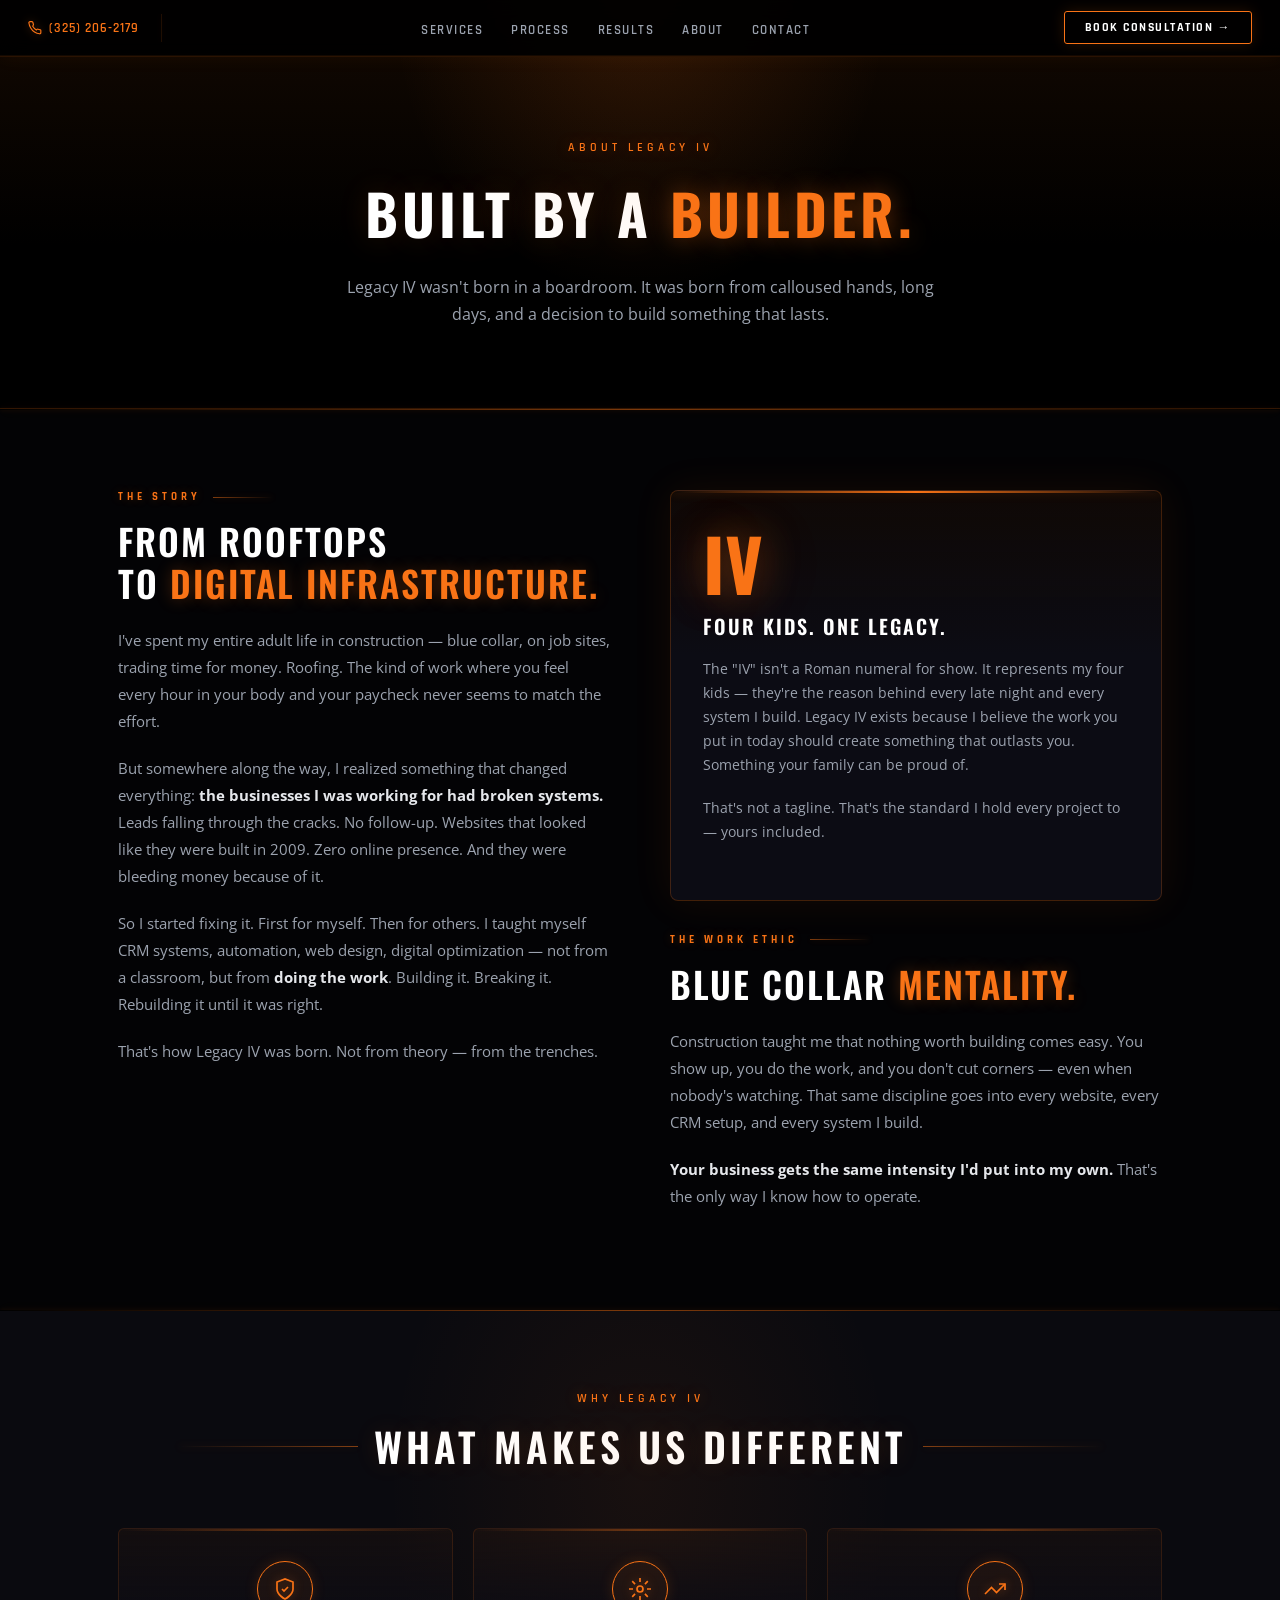
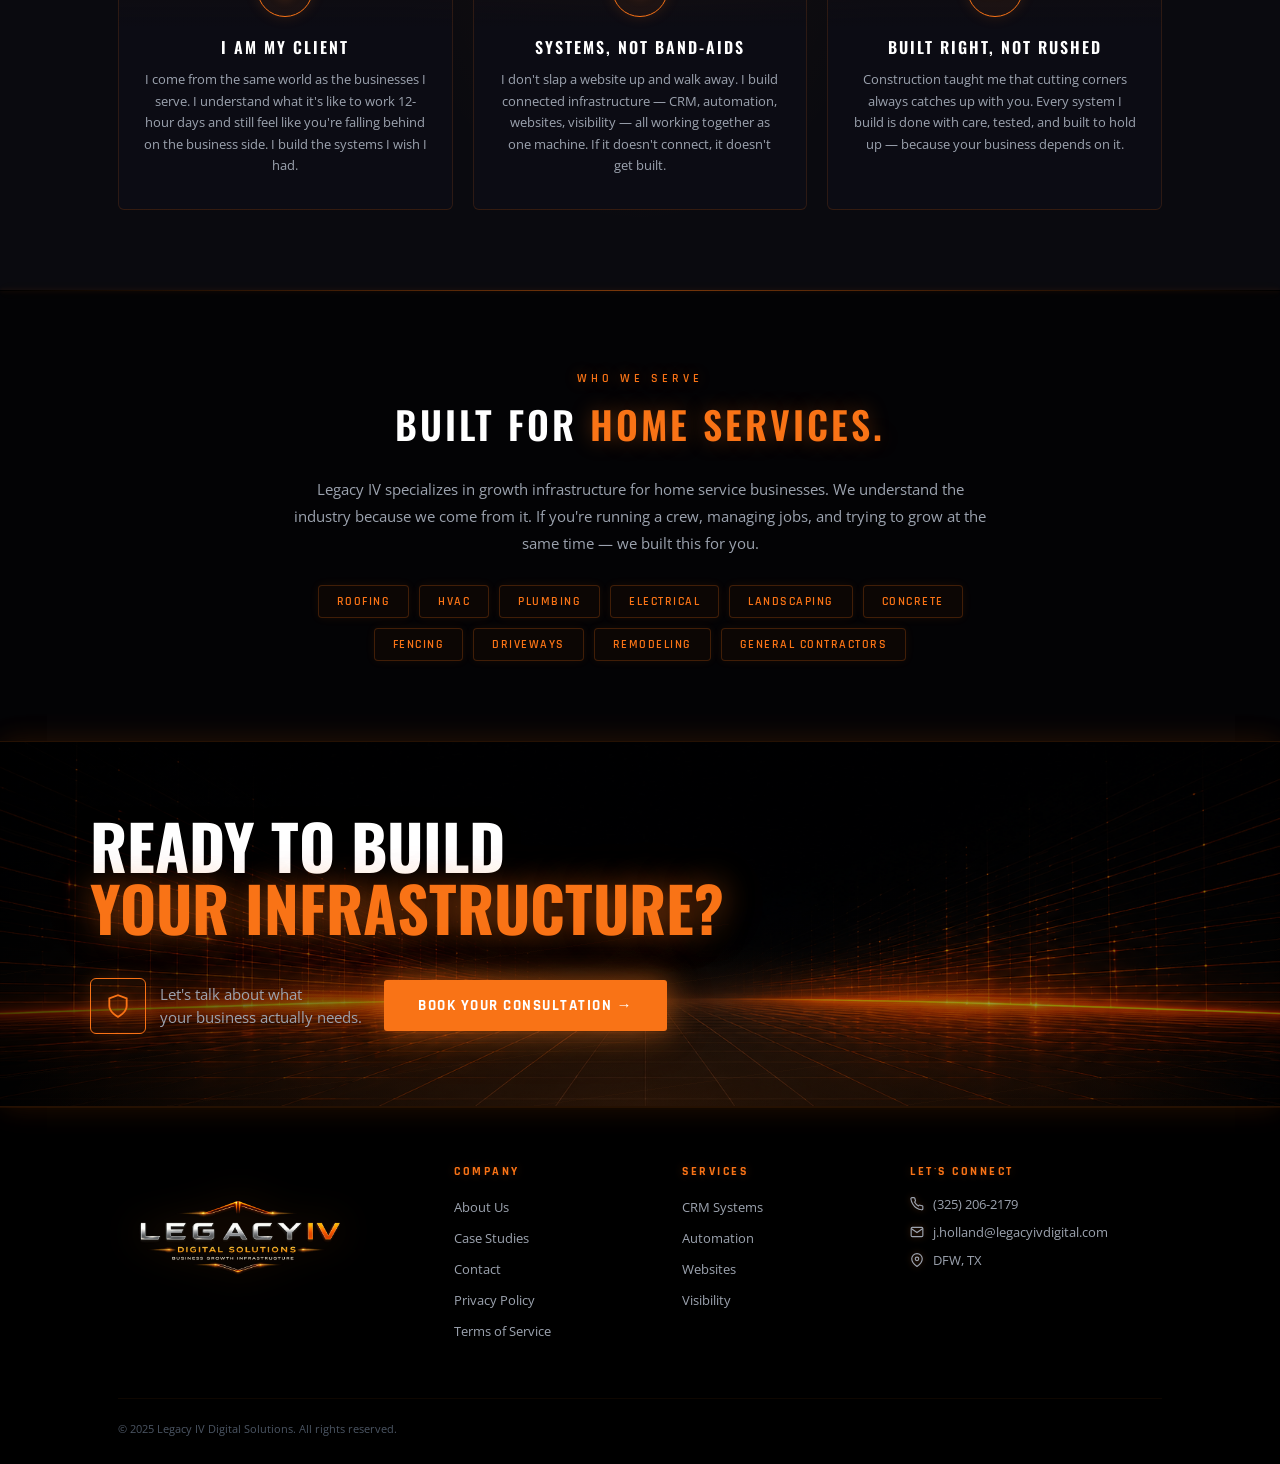
==== commit 0920498a: "Update about.html" ====
--- a/about.html
+++ b/about.html
@@ -211,15 +211,15 @@
         <div class="iv-block">
           <div class="iv-big">IV</div>
           <h3>Four Kids. One Legacy.</h3>
-          <p>The "IV" isn't a Roman numeral for show. It represents my four kids — everything I build, every late night, every system I design is for them. Legacy IV exists because I refuse to just get by. I'm building financial freedom, a business that outlasts me, and a future where everyone in my circle is taken care of.</p>
-          <p style="margin-top:16px;">That's not a tagline. That's the reason I don't stop.</p>
+          <p>The "IV" isn't a Roman numeral for show. It represents my four kids — they're the reason behind every late night and every system I build. Legacy IV exists because I believe the work you put in today should create something that outlasts you. Something your family can be proud of.</p>
+          <p style="margin-top:16px;">That's not a tagline. That's the standard I hold every project to — yours included.</p>
         </div>
 
         <div style="margin-top:32px;">
           <div class="story-label">The Work Ethic</div>
-          <h2>10 Hours. <em>One Brand.</em></h2>
-          <p>Yesterday I built an 8-page website, a Facebook page, an Instagram profile, and a logo from scratch for a gravel driveway company — in about 10 hours. That's not a brag. That's what happens when you bring a blue-collar work ethic to the digital world.</p>
-          <p><strong>I don't stop until it's right.</strong> Period.</p>
+          <h2>Blue Collar <em>Mentality.</em></h2>
+          <p>Construction taught me that nothing worth building comes easy. You show up, you do the work, and you don't cut corners — even when nobody's watching. That same discipline goes into every website, every CRM setup, and every system I build.</p>
+          <p><strong>Your business gets the same intensity I'd put into my own.</strong> That's the only way I know how to operate.</p>
         </div>
       </div>
 
@@ -256,8 +256,8 @@
         <div class="why-ic">
           <svg viewBox="0 0 24 24" fill="none" stroke="currentColor" stroke-width="1.7"><polyline points="22 7 13.5 15.5 8.5 10.5 2 17"/><polyline points="16 7 22 7 22 13"/></svg>
         </div>
-        <h3>Outwork Everyone</h3>
-        <p>Construction taught me one thing above all else — nobody outworks me. That same intensity goes into every build, every system, every client. You won't find someone who cares more about getting it right.</p>
+        <h3>Built Right, Not Rushed</h3>
+        <p>Construction taught me that cutting corners always catches up with you. Every system I build is done with care, tested, and built to hold up — because your business depends on it.</p>
       </div>
 
     </div>
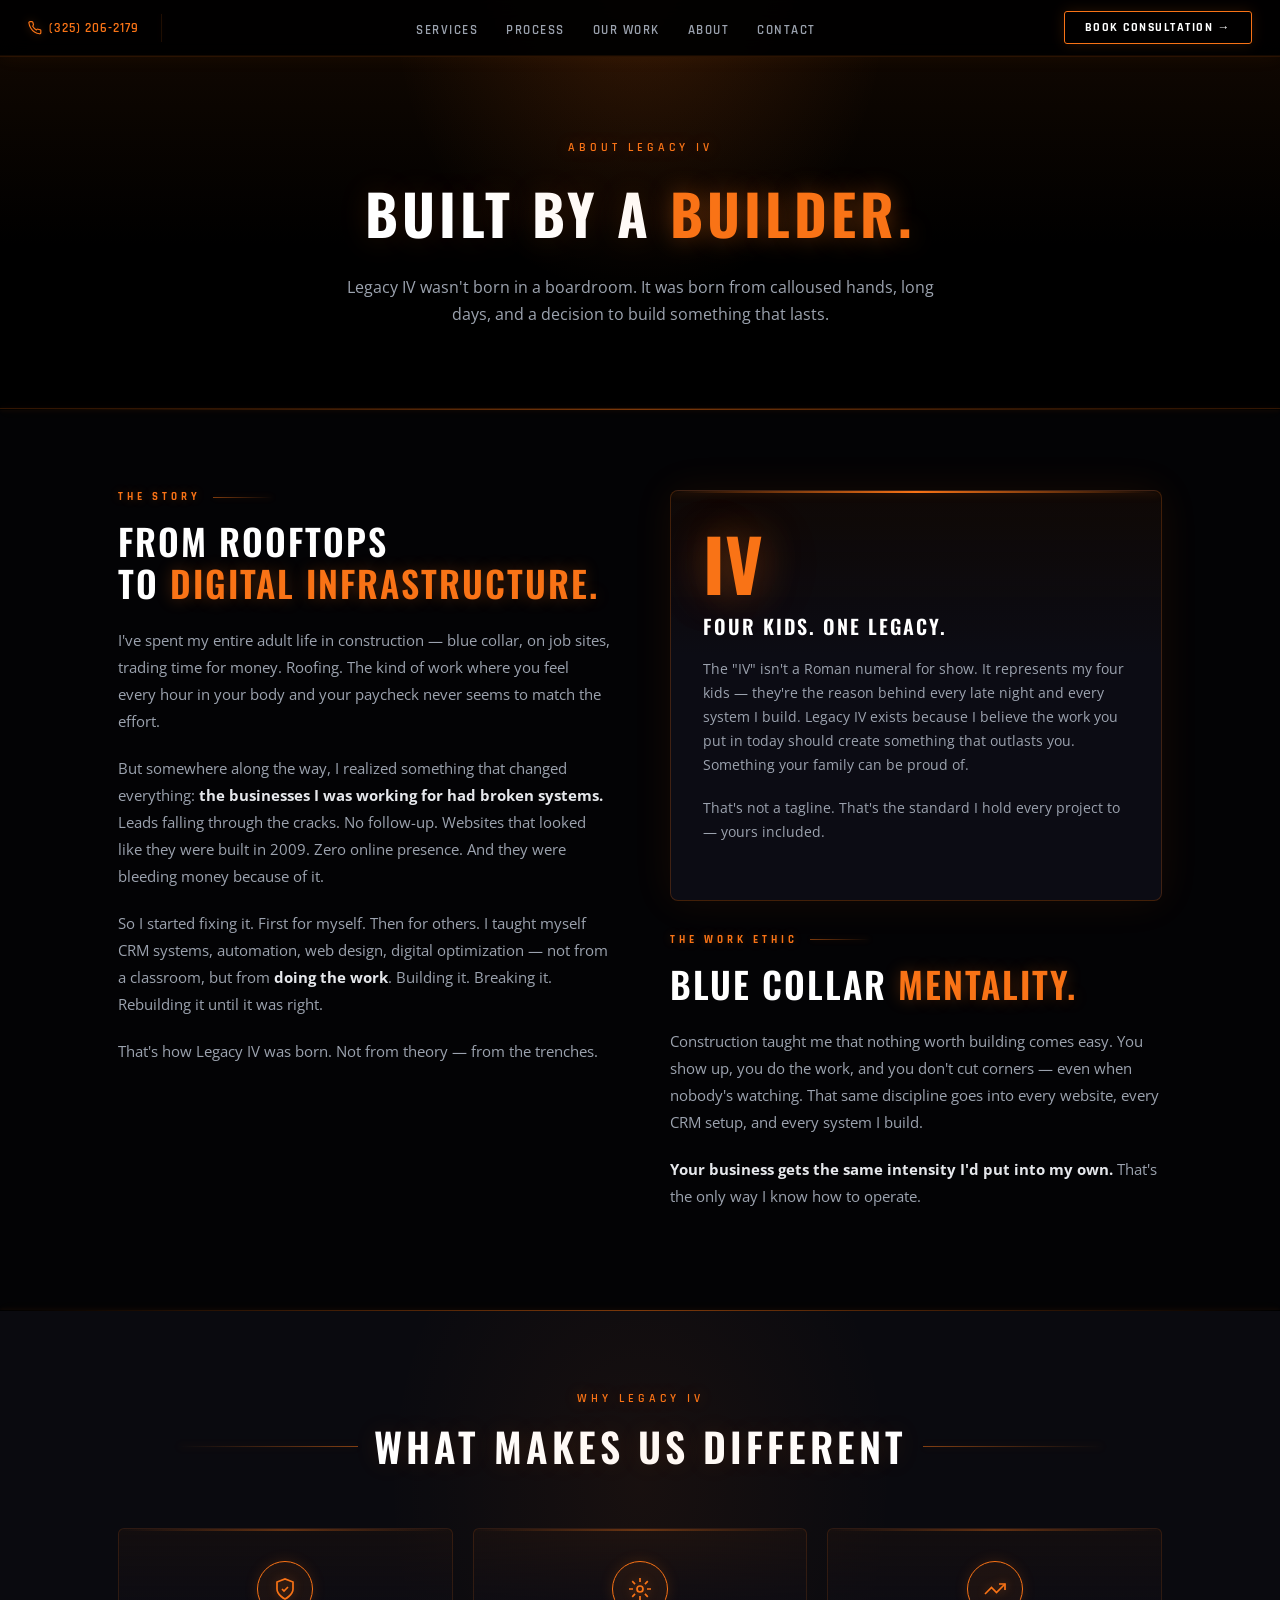
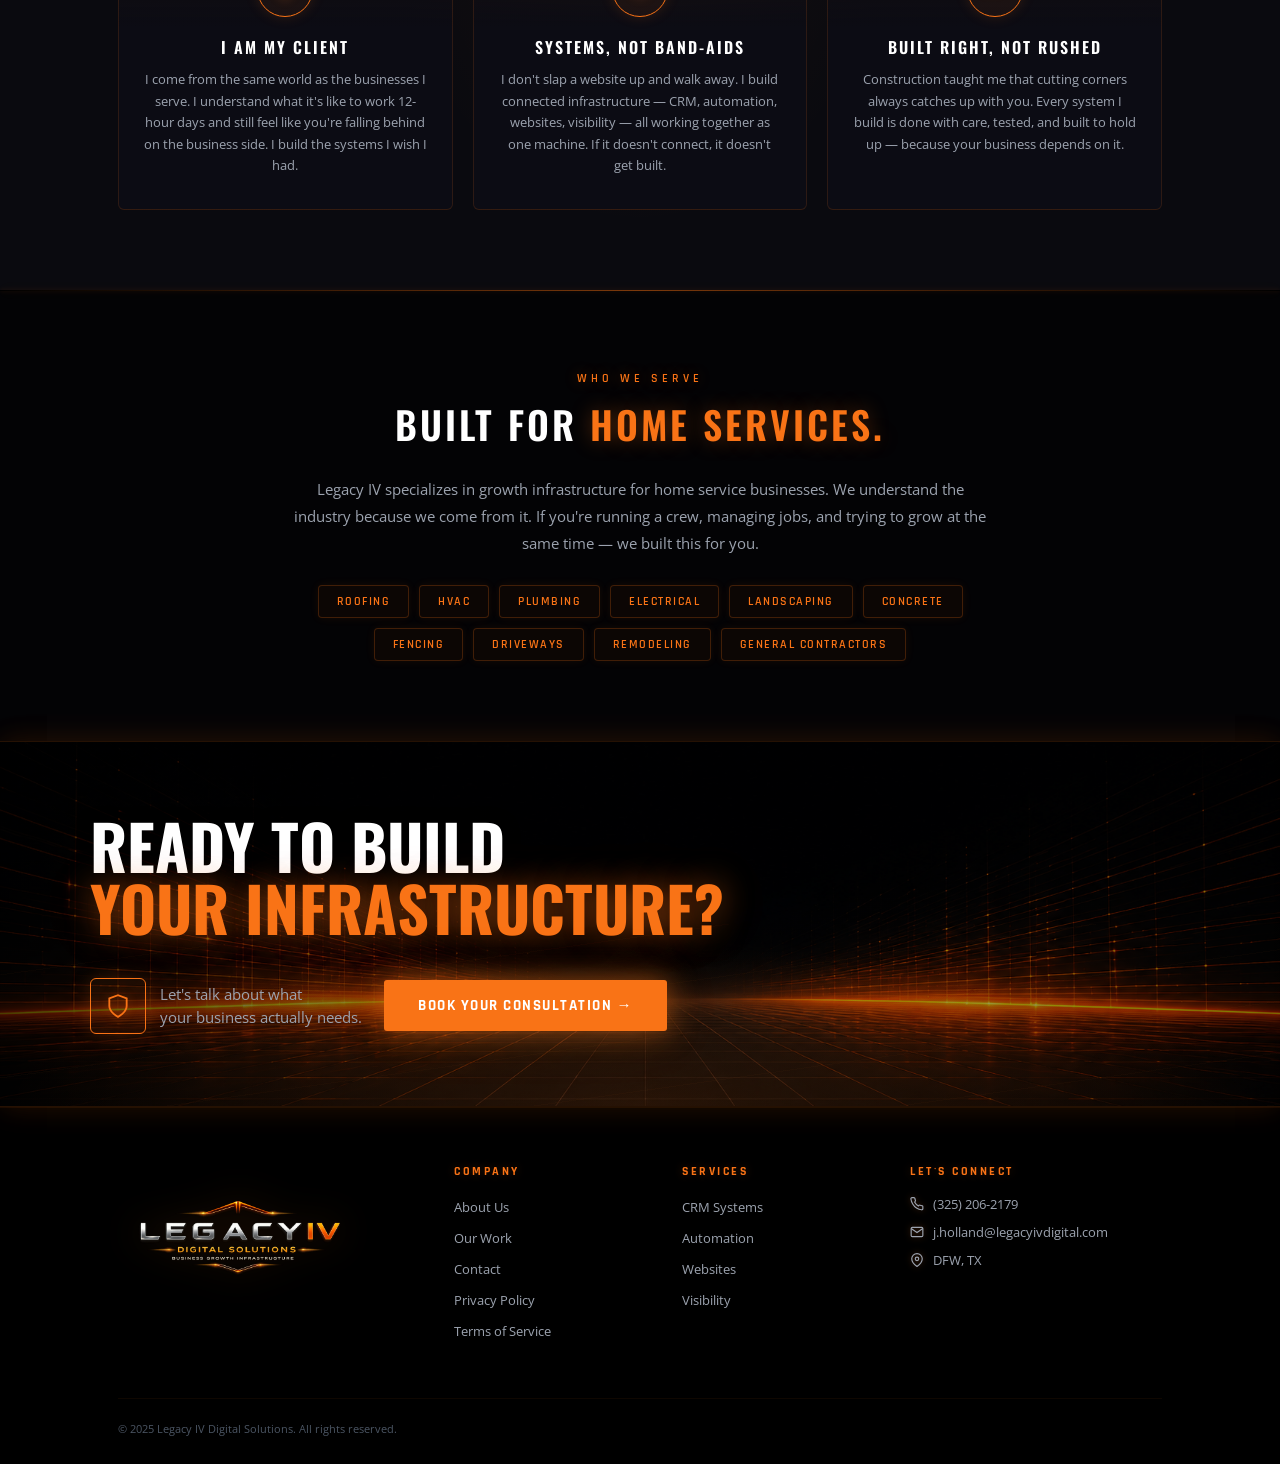
==== commit 1eb971a1: "Update about.html" ====
--- a/about.html
+++ b/about.html
@@ -165,7 +165,7 @@
   <ul class="n-links">
     <li><a href="index.html#svc">Services</a></li>
     <li><a href="index.html#os">Process</a></li>
-    <li><a href="results.html">Results</a></li>
+    <li><a href="work.html">Our Work</a></li>
     <li><a href="about.html">About</a></li>
     <li><a href="#ft">Contact</a></li>
   </ul>
@@ -177,7 +177,7 @@
 <div class="n-mobile">
   <a href="index.html#svc" onclick="this.parentElement.classList.remove('open')">Services</a>
   <a href="index.html#os" onclick="this.parentElement.classList.remove('open')">Process</a>
-  <a href="results.html">Results</a>
+  <a href="work.html">Our Work</a>
   <a href="about.html">About</a>
   <a href="#ft" onclick="this.parentElement.classList.remove('open')">Contact</a>
   <a href="https://cal.com/legacy-iv" target="_blank" class="n-mob-cta">Book a Consultation</a>
@@ -315,7 +315,7 @@
         <h5>Company</h5>
         <ul>
           <li><a href="about.html">About Us</a></li>
-          <li><a href="results.html">Case Studies</a></li>
+          <li><a href="work.html">Our Work</a></li>
           <li><a href="#ft">Contact</a></li>
           <li><a href="privacy.html">Privacy Policy</a></li>
           <li><a href="terms.html">Terms of Service</a></li>
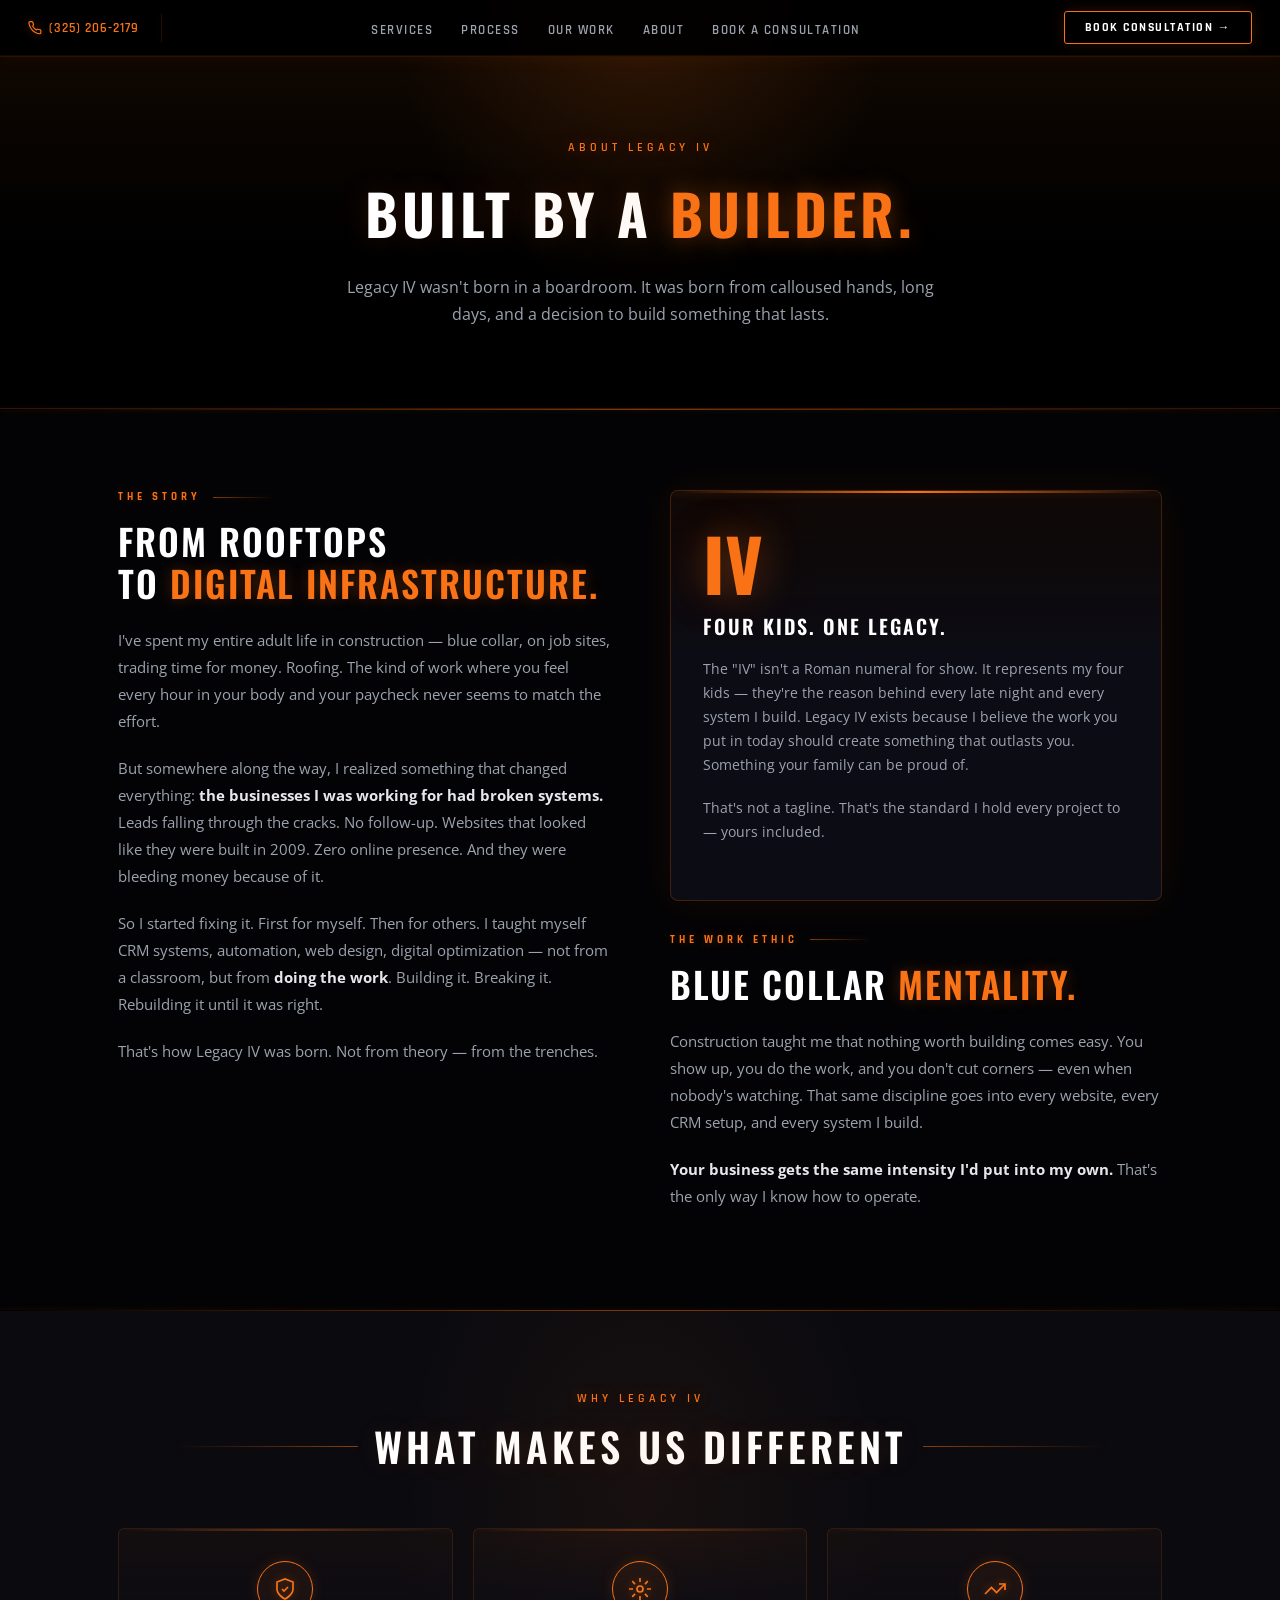
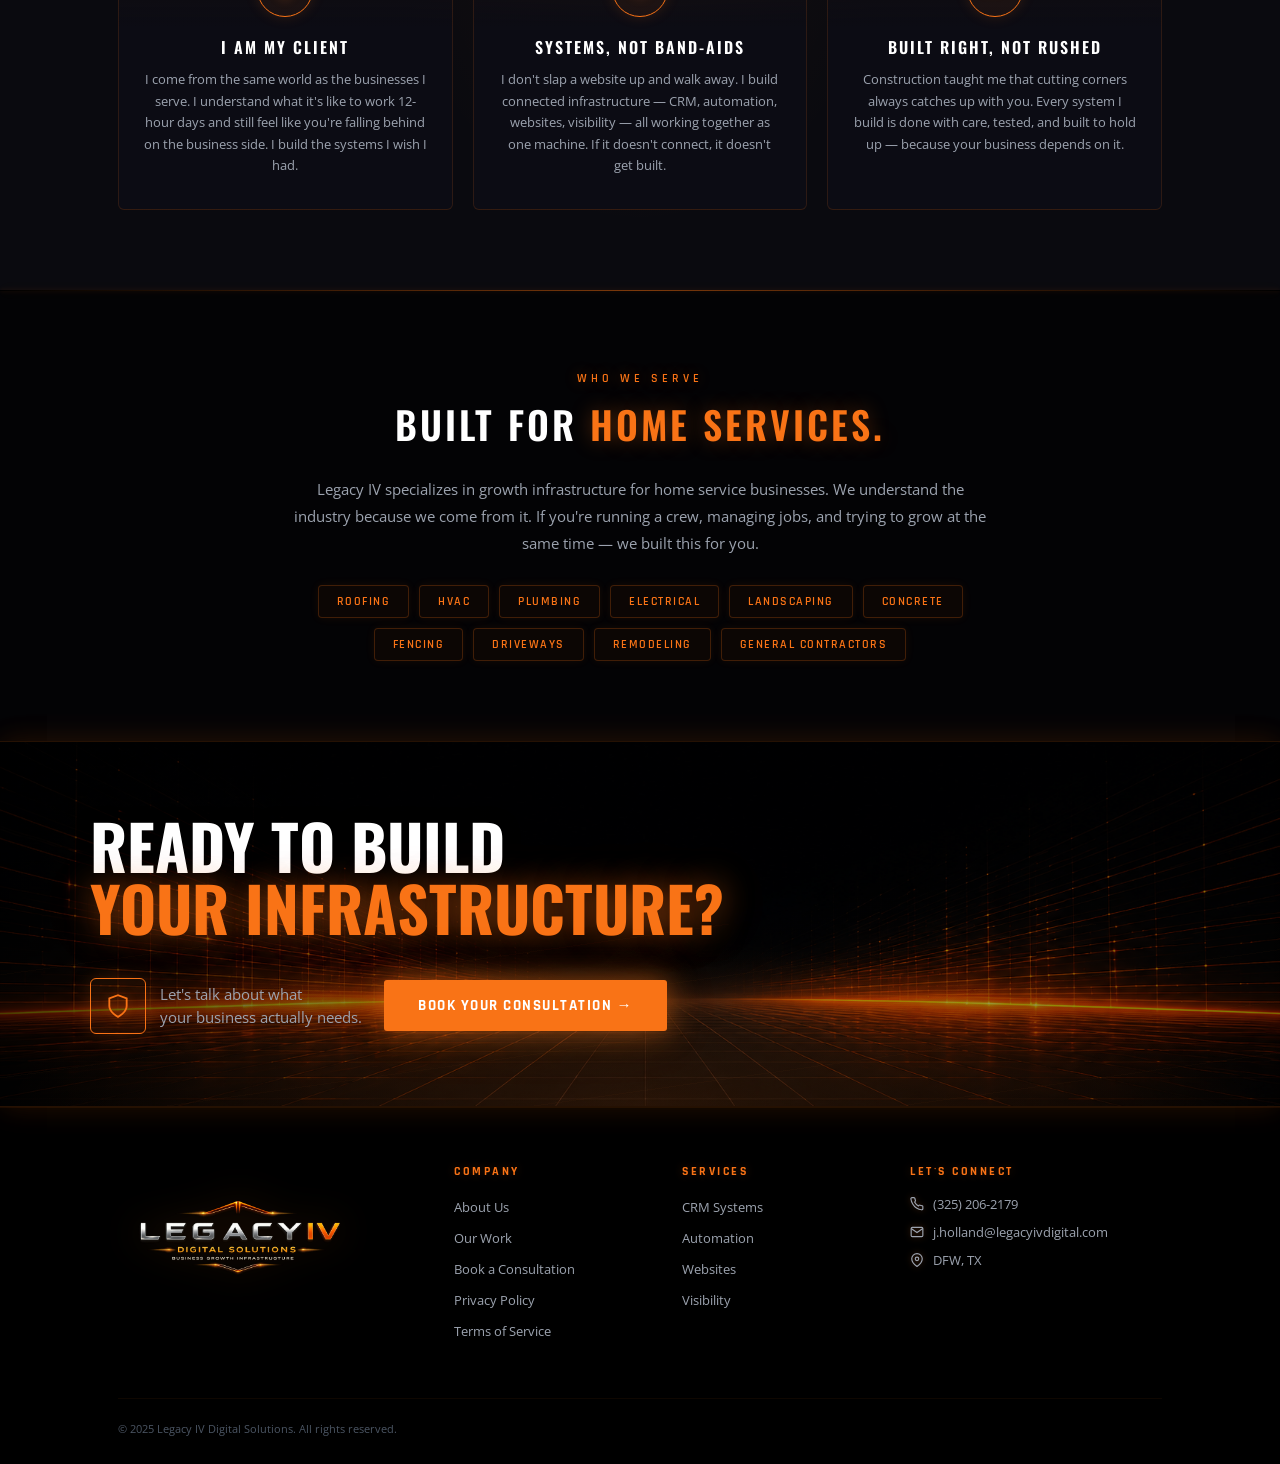
==== commit 6108a714: "Update about.html" ====
--- a/about.html
+++ b/about.html
@@ -167,7 +167,7 @@
     <li><a href="index.html#os">Process</a></li>
     <li><a href="work.html">Our Work</a></li>
     <li><a href="about.html">About</a></li>
-    <li><a href="#ft">Contact</a></li>
+    <li><a href="https://cal.com/legacy-iv" target="_blank">Book a Consultation</a></li>
   </ul>
   <a href="https://cal.com/legacy-iv" target="_blank" class="n-cta">Book Consultation →</a>
   <button class="n-burger" onclick="document.querySelector('.n-mobile').classList.toggle('open')" aria-label="Menu">
@@ -316,7 +316,7 @@
         <ul>
           <li><a href="about.html">About Us</a></li>
           <li><a href="work.html">Our Work</a></li>
-          <li><a href="#ft">Contact</a></li>
+          <li><a href="https://cal.com/legacy-iv" target="_blank">Book a Consultation</a></li>
           <li><a href="privacy.html">Privacy Policy</a></li>
           <li><a href="terms.html">Terms of Service</a></li>
         </ul>
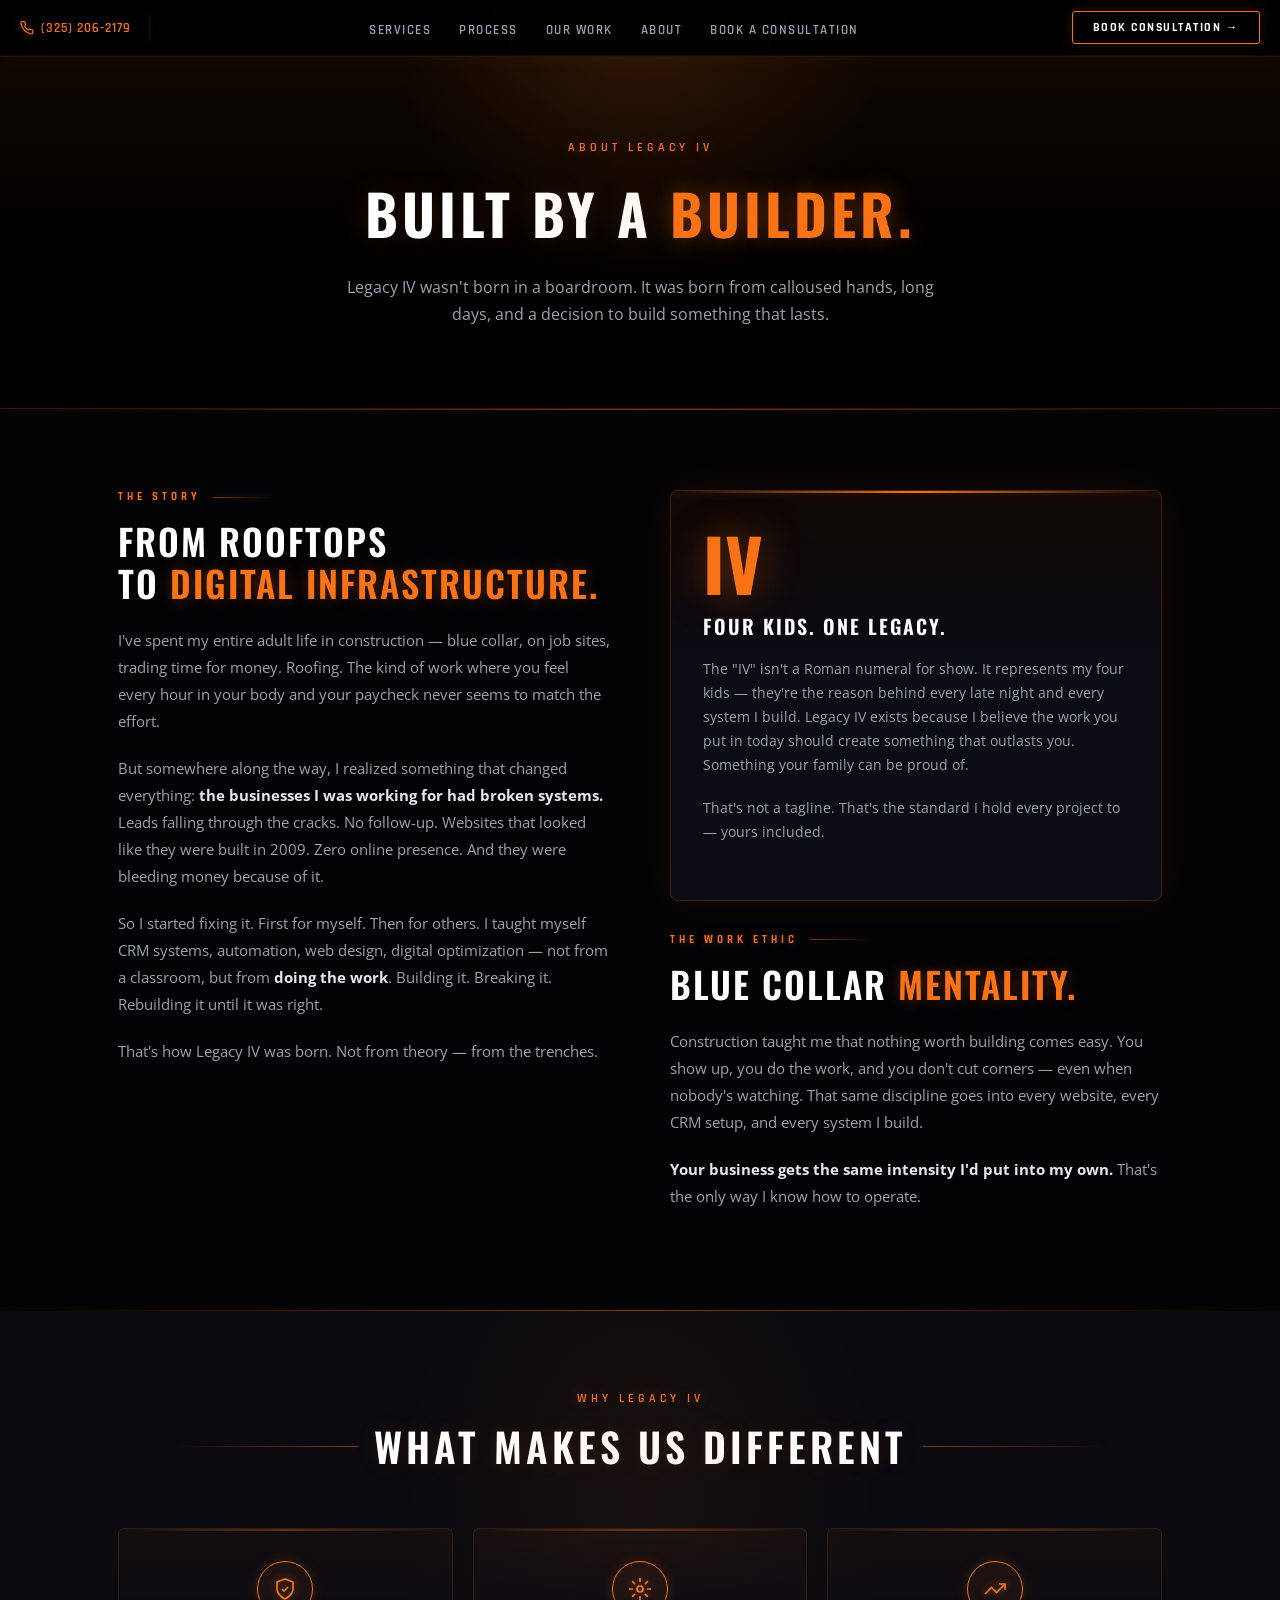
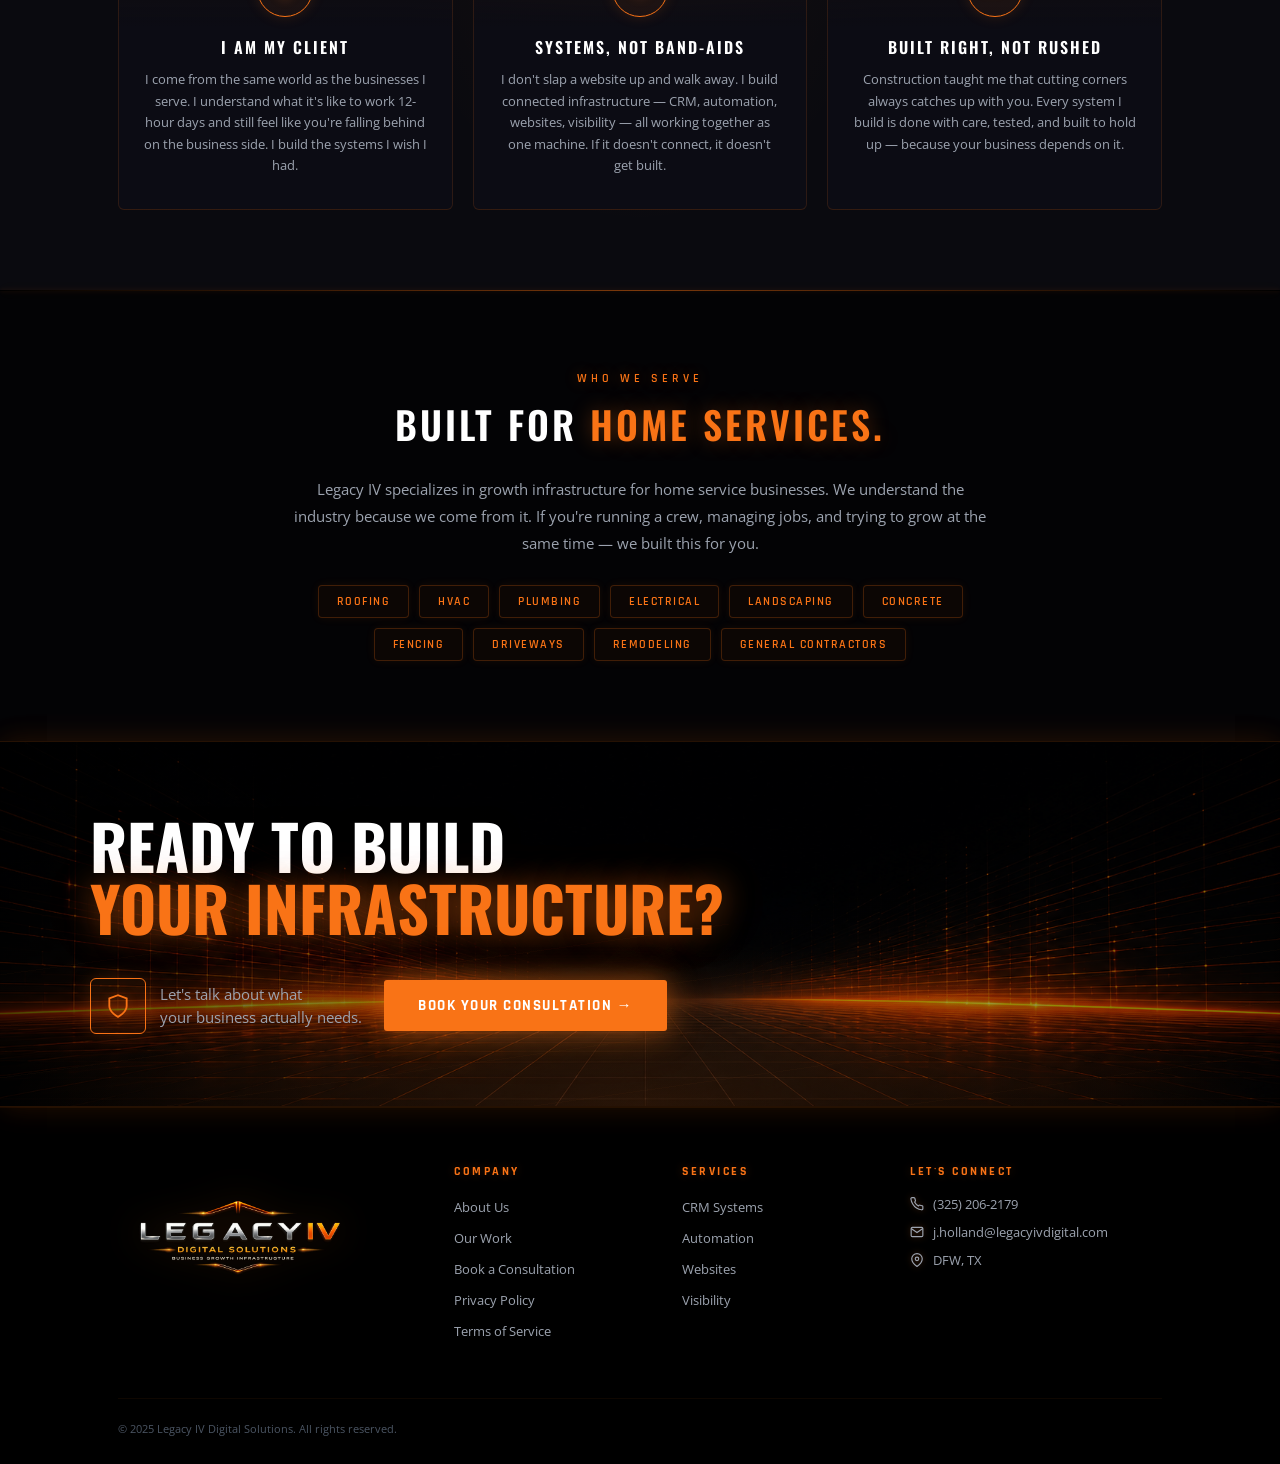
==== commit b79a9d64: "Update about.html" ====
--- a/about.html
+++ b/about.html
@@ -162,6 +162,7 @@
     (325) 206-2179
   </a>
   <div class="n-div"></div>
+  <span class="n-tagline">Build. Growth. Optimize.</span>
   <ul class="n-links">
     <li><a href="index.html#svc">Services</a></li>
     <li><a href="index.html#os">Process</a></li>
--- a/style.css
+++ b/style.css
@@ -18,9 +18,12 @@
 a{text-decoration:none;color:inherit;}
 .container{max-width:1100px;margin:0 auto;padding:0 28px;}
 
+/* ═══════════ GLOBAL OVERFLOW FIX ═══════════ */
+html{scroll-behavior:smooth;overflow-x:hidden;}
+
 /* ═══════════ NAV ═══════════ */
-nav{position:fixed;top:0;left:0;right:0;z-index:200;height:56px;display:flex;align-items:center;padding:0 28px;gap:16px;background:rgba(0,0,0,0.94);border-bottom:1px solid rgba(249,115,22,0.08);backdrop-filter:blur(10px);box-shadow:0 1px 20px rgba(249,115,22,0.06);}
-.n-phone{display:flex;align-items:center;gap:7px;font-family:'Rajdhani',sans-serif;font-size:13px;font-weight:600;letter-spacing:1px;color:var(--or);transition:all .25s;white-space:nowrap;}
+nav{position:fixed;top:0;left:0;right:0;z-index:200;height:56px;display:flex;align-items:center;padding:0 20px;gap:12px;background:rgba(0,0,0,0.94);border-bottom:1px solid rgba(249,115,22,0.08);backdrop-filter:blur(10px);box-shadow:0 1px 20px rgba(249,115,22,0.06);}
+.n-phone{display:flex;align-items:center;gap:7px;font-family:'Rajdhani',sans-serif;font-size:13px;font-weight:600;letter-spacing:1px;color:var(--or);transition:all .25s;white-space:nowrap;flex-shrink:0;}
 .n-phone svg{width:14px;height:14px;filter:drop-shadow(0 0 4px var(--glow));}
 .n-phone:hover{color:#fff;text-shadow:0 0 12px var(--glow);}
 .n-div{width:1px;height:28px;background:rgba(249,115,22,0.12);margin:0 6px;box-shadow:0 0 6px rgba(249,115,22,0.08);}
@@ -30,8 +33,16 @@
 .n-cta{border:1.5px solid var(--or);color:#fff;padding:8px 20px;border-radius:3px;font-family:'Rajdhani',sans-serif;font-size:12px;font-weight:700;letter-spacing:1.5px;text-transform:uppercase;white-space:nowrap;transition:all .25s;box-shadow:0 0 14px rgba(249,115,22,0.15);}
 .n-cta:hover{background:rgba(249,115,22,0.12);box-shadow:0 0 24px var(--glow);text-shadow:0 0 8px var(--glow);}
 
+/* Mobile tagline — hidden on desktop */
+.n-tagline{
+  display:none;flex:1;text-align:center;
+  font-family:'Rajdhani',sans-serif;font-size:11px;font-weight:700;
+  letter-spacing:2px;text-transform:uppercase;
+  color:var(--or);text-shadow:0 0 8px rgba(249,115,22,.25);
+}
+
 /* Hamburger button — hidden on desktop */
-.n-burger{display:none;background:none;border:none;cursor:pointer;padding:6px;flex-direction:column;gap:5px;}
+.n-burger{display:none;background:none;border:none;cursor:pointer;padding:6px;flex-direction:column;gap:5px;flex-shrink:0;margin-left:auto;}
 .n-burger span{display:block;width:22px;height:2px;background:var(--or);border-radius:2px;transition:all .25s;box-shadow:0 0 4px rgba(249,115,22,.3);}
 
 /* Mobile dropdown panel */
@@ -210,8 +221,11 @@
   .ft-grid{grid-template-columns:1fr 1fr;}
   .cta-in{flex-direction:column;text-align:center;}
   .cta-r{justify-content:center;}
+  /* Nav mobile */
   .n-links{display:none;}
   .n-cta{display:none;}
+  .n-div{display:none;}
+  .n-tagline{display:block;}
   .n-burger{display:flex;}
 }
 @media(max-width:600px){
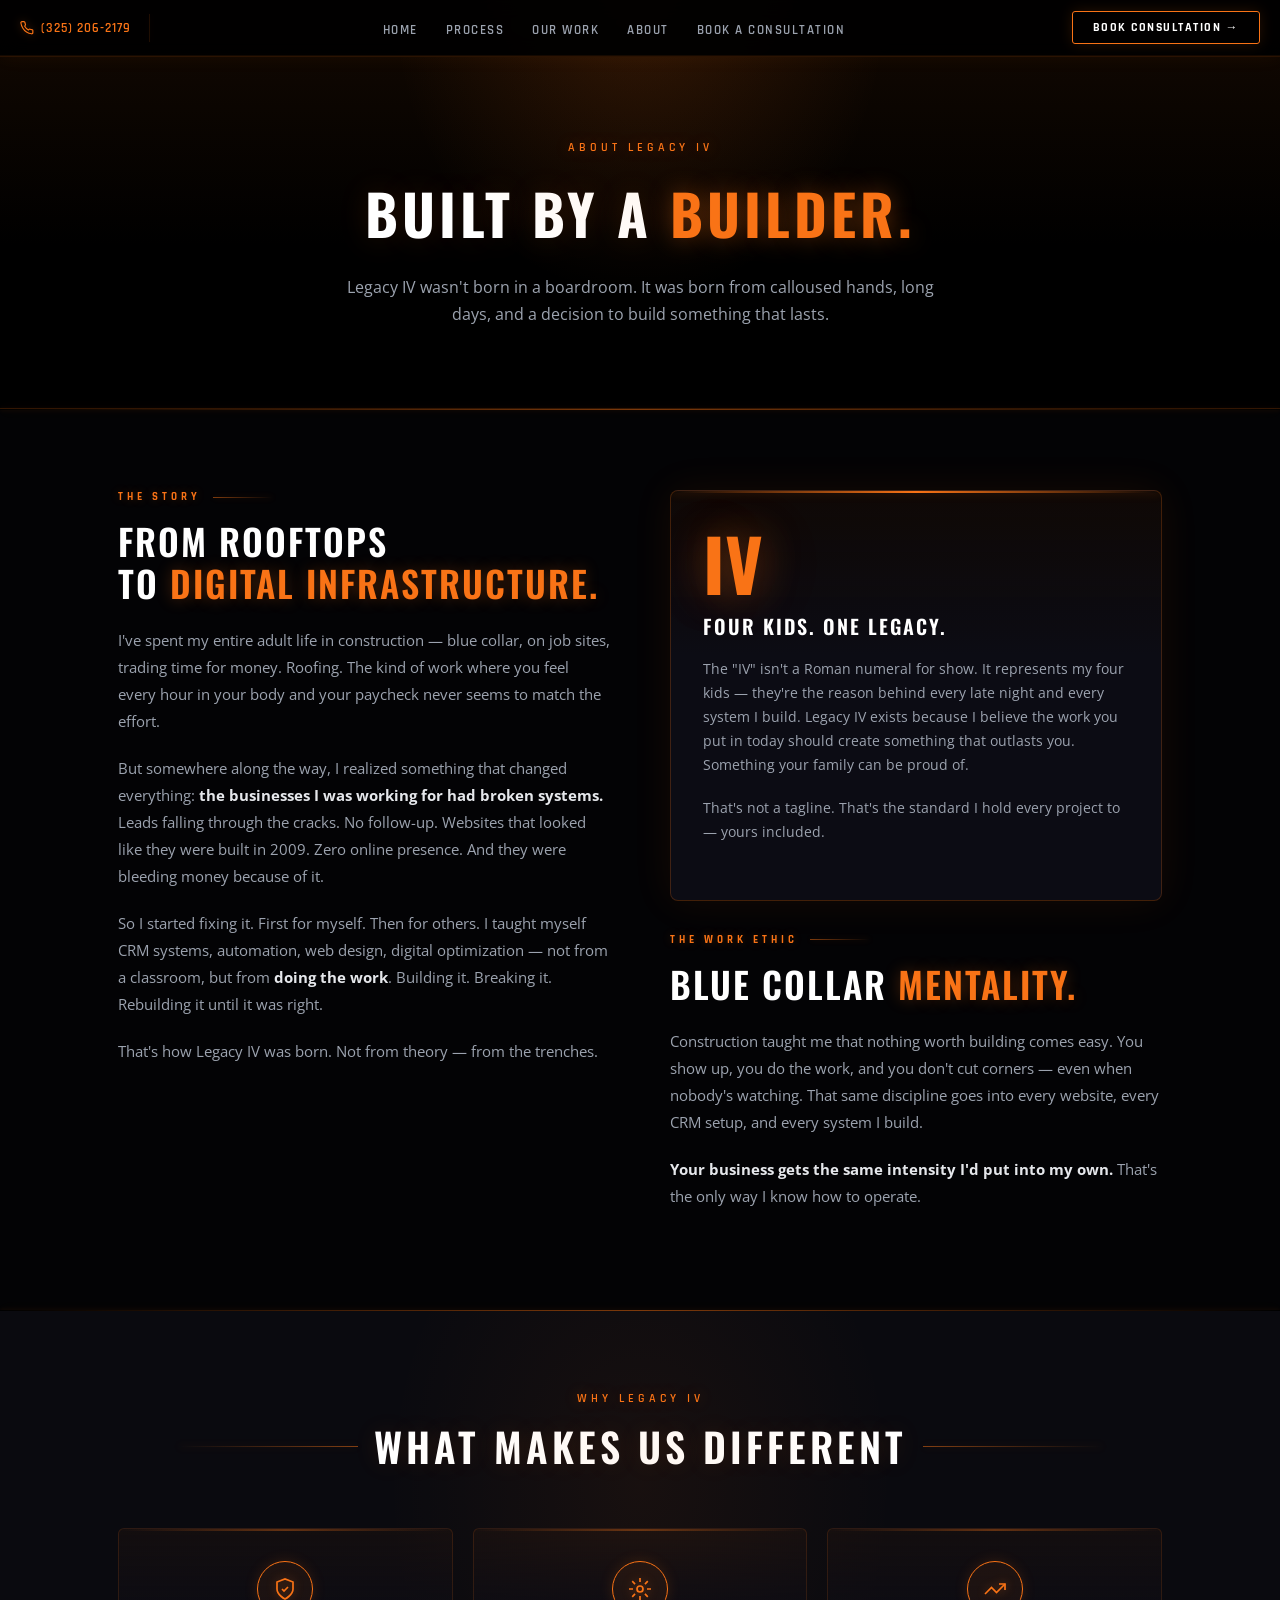
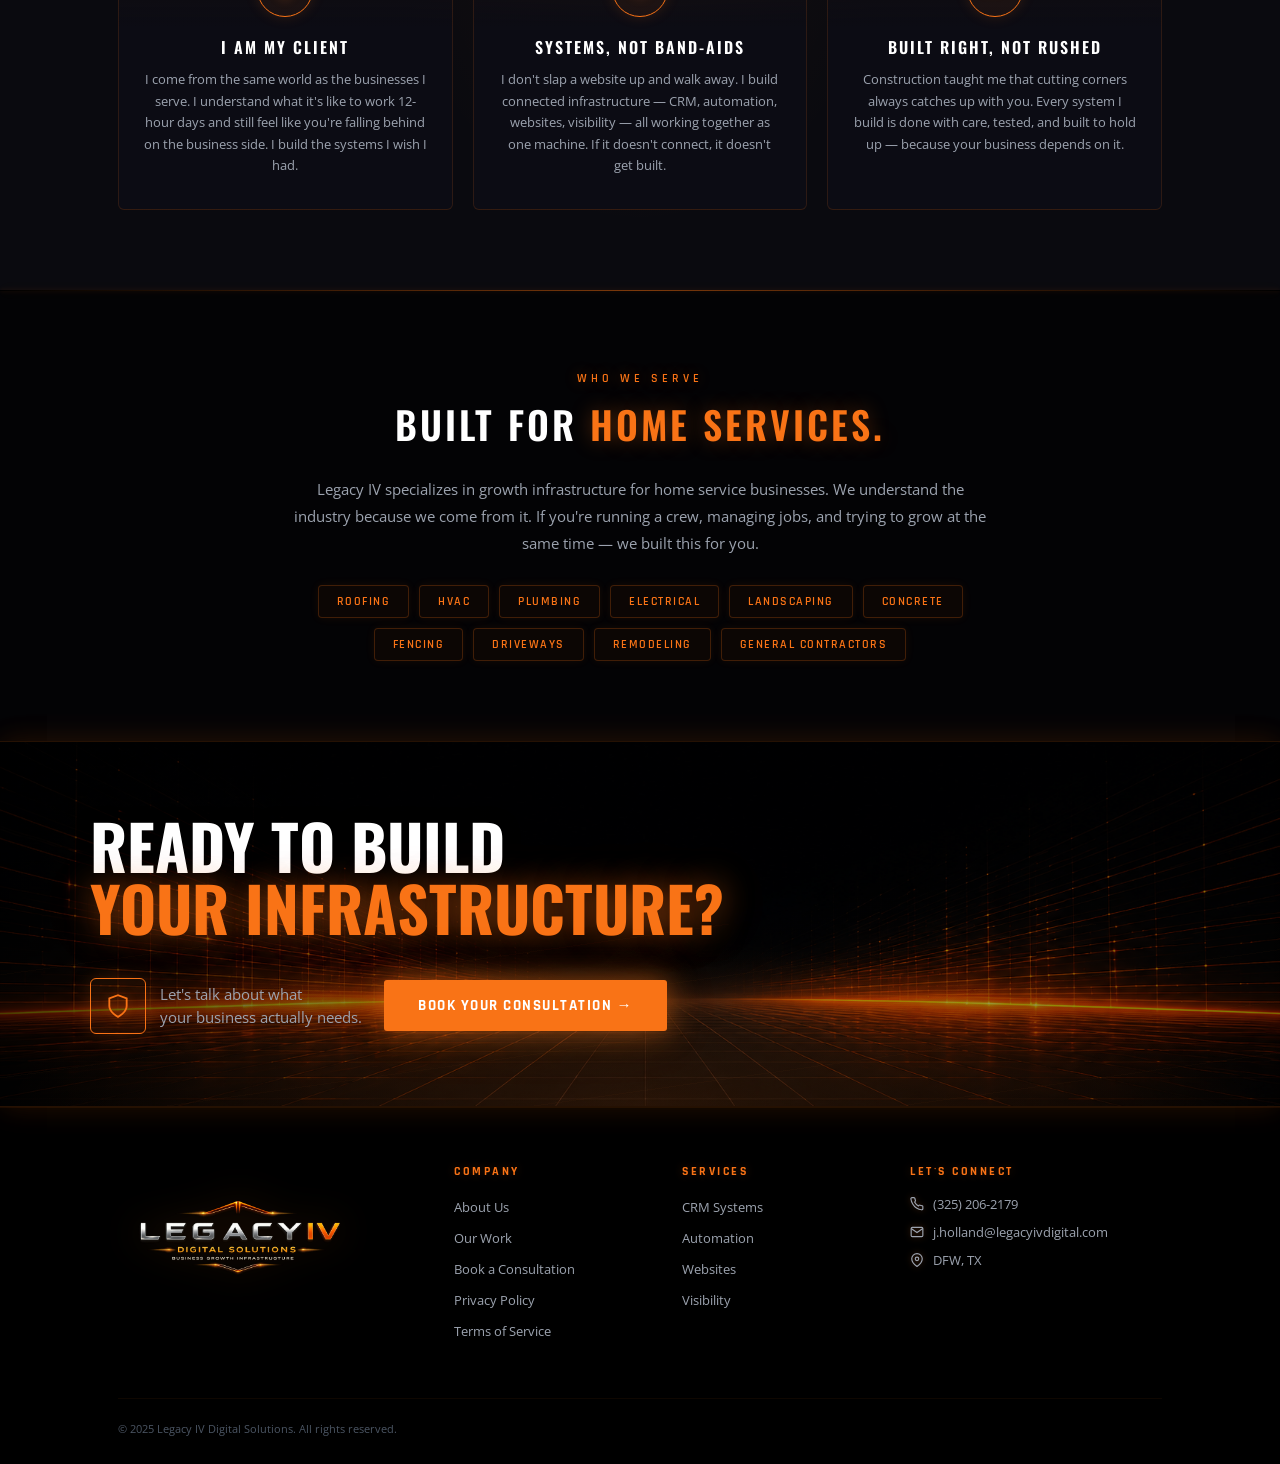
==== commit 9b0ae87e: "Update about.html" ====
--- a/about.html
+++ b/about.html
@@ -164,8 +164,8 @@
   <div class="n-div"></div>
   <span class="n-tagline">Build. Growth. Optimize.</span>
   <ul class="n-links">
-    <li><a href="index.html#svc">Services</a></li>
-    <li><a href="index.html#os">Process</a></li>
+    <li><a href="index.html">Home</a></li>
+    <li><a href="process.html">Process</a></li>
     <li><a href="work.html">Our Work</a></li>
     <li><a href="about.html">About</a></li>
     <li><a href="https://cal.com/legacy-iv" target="_blank">Book a Consultation</a></li>
@@ -176,10 +176,10 @@
   </button>
 </nav>
 <div class="n-mobile">
-  <a href="index.html#svc" onclick="this.parentElement.classList.remove('open')">Services</a>
-  <a href="index.html#os" onclick="this.parentElement.classList.remove('open')">Process</a>
-  <a href="work.html">Our Work</a>
-  <a href="about.html">About</a>
+  <a href="index.html" onclick="this.parentElement.classList.remove('open')">Home</a>
+  <a href="process.html" onclick="this.parentElement.classList.remove('open')">Process</a>
+  <a href="work.html" onclick="this.parentElement.classList.remove('open')">Our Work</a>
+  <a href="about.html" onclick="this.parentElement.classList.remove('open')">About</a>
   <a href="#ft" onclick="this.parentElement.classList.remove('open')">Contact</a>
   <a href="https://cal.com/legacy-iv" target="_blank" class="n-mob-cta">Book a Consultation</a>
   <a href="tel:3252062179" style="text-align:center;color:var(--or);font-size:13px;padding-top:4px;border-bottom:none;">Or call — (325) 206-2179</a>
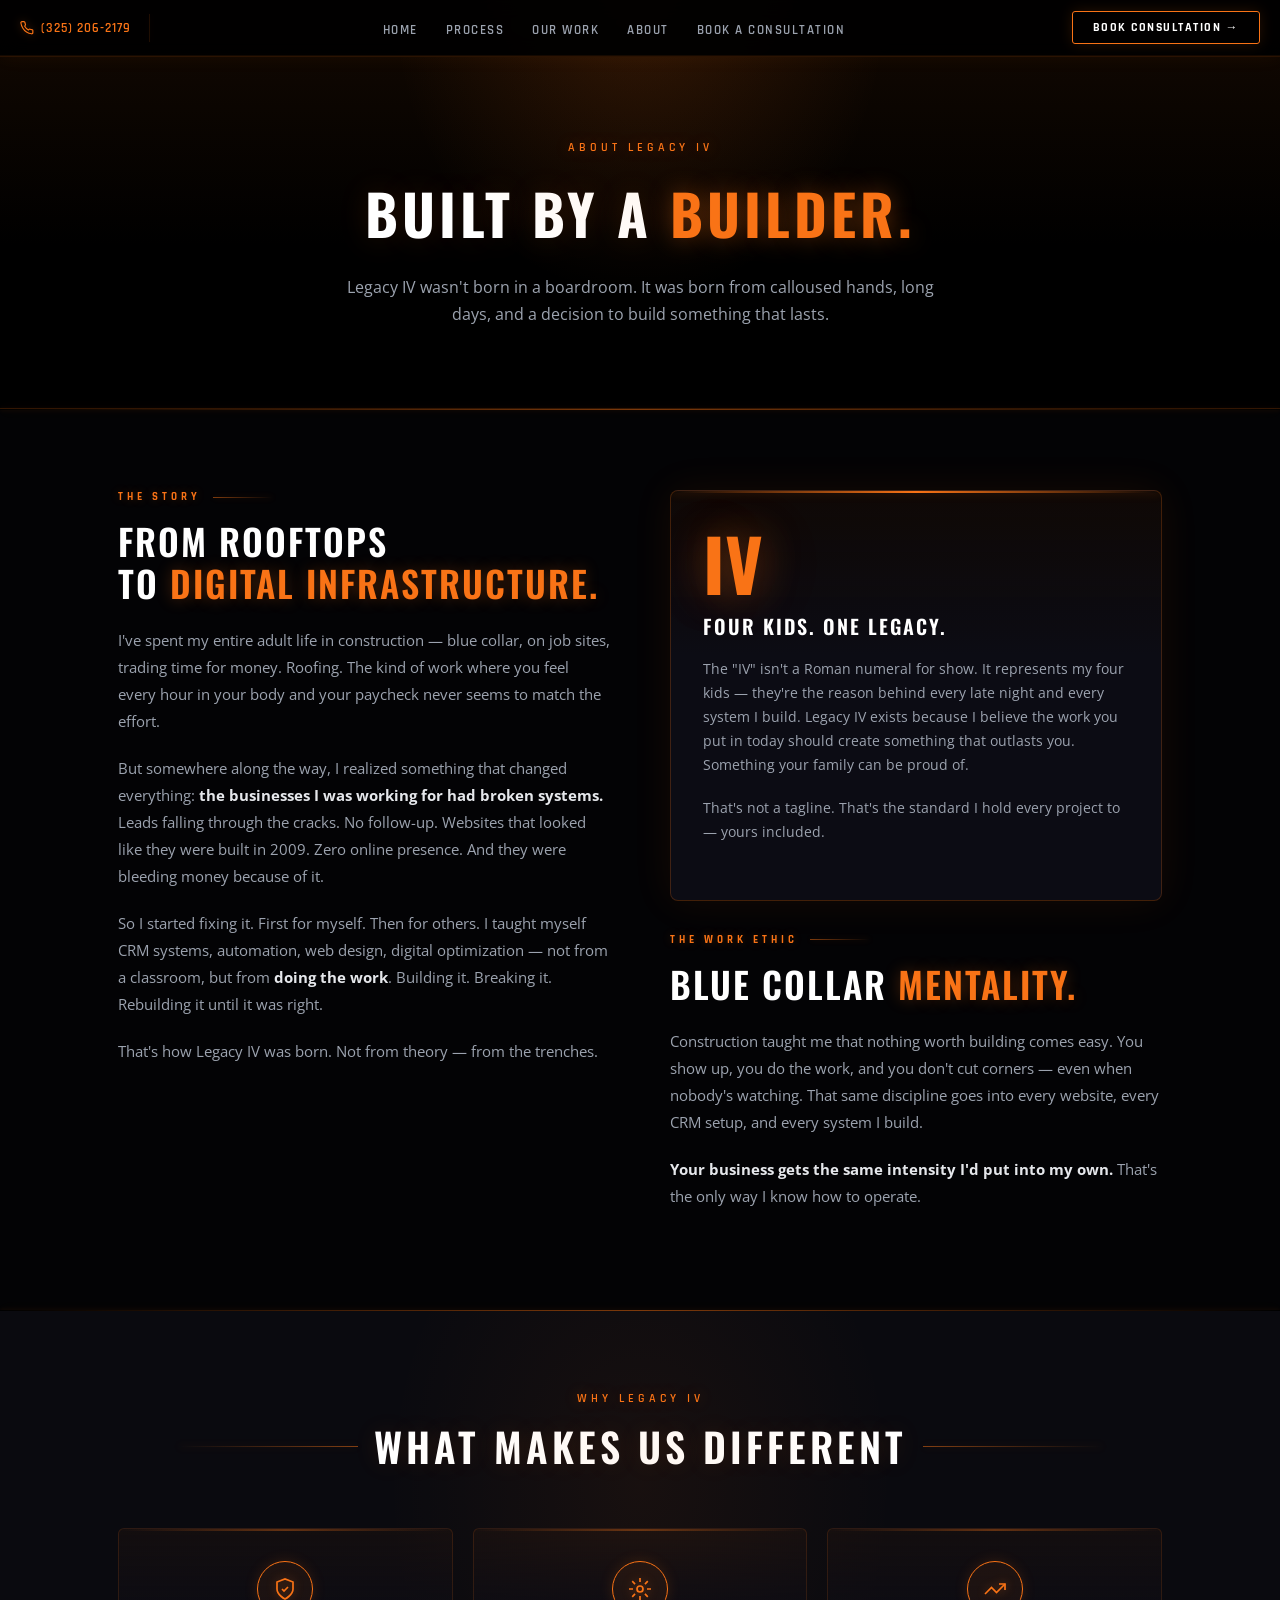
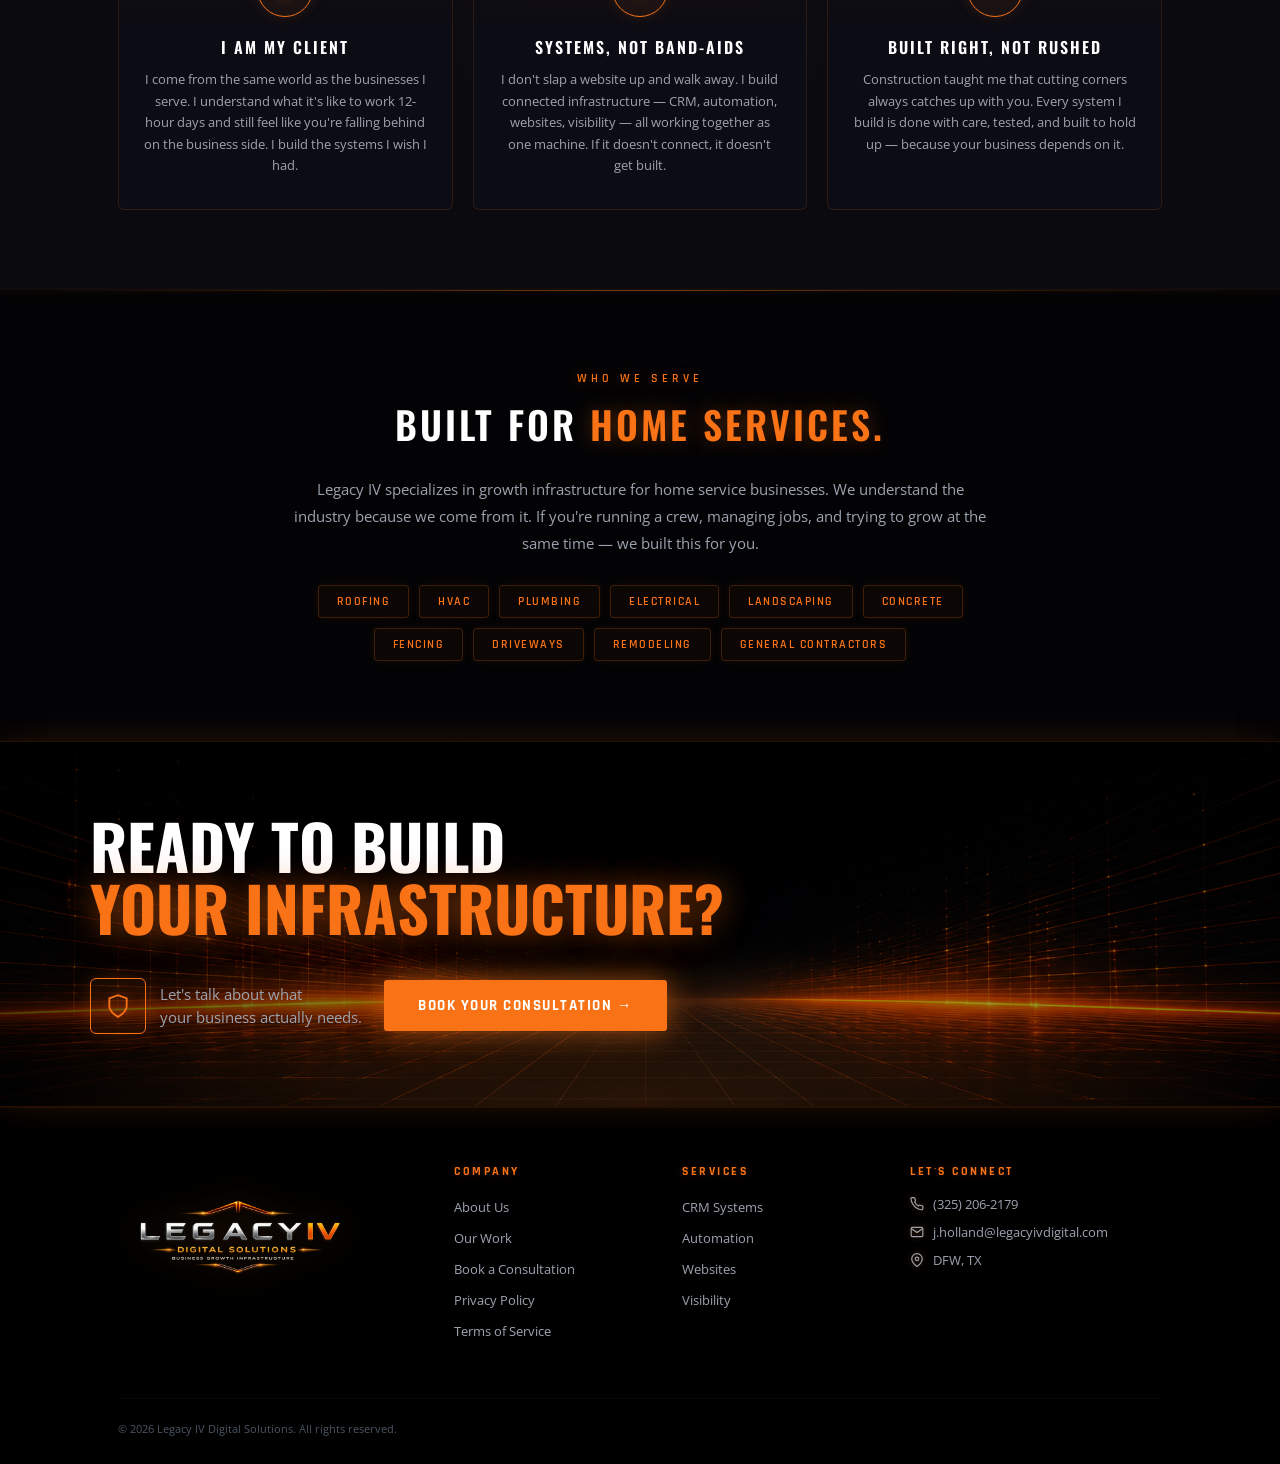
==== commit bd74fd90: "Update about.html" ====
--- a/about.html
+++ b/about.html
@@ -348,7 +348,7 @@
       </div>
     </div>
     <div class="ft-bot">
-      <p>&copy; 2025 Legacy IV Digital Solutions. All rights reserved.</p>
+      <p>&copy; 2026 Legacy IV Digital Solutions. All rights reserved.</p>
     </div>
   </div>
 </footer>
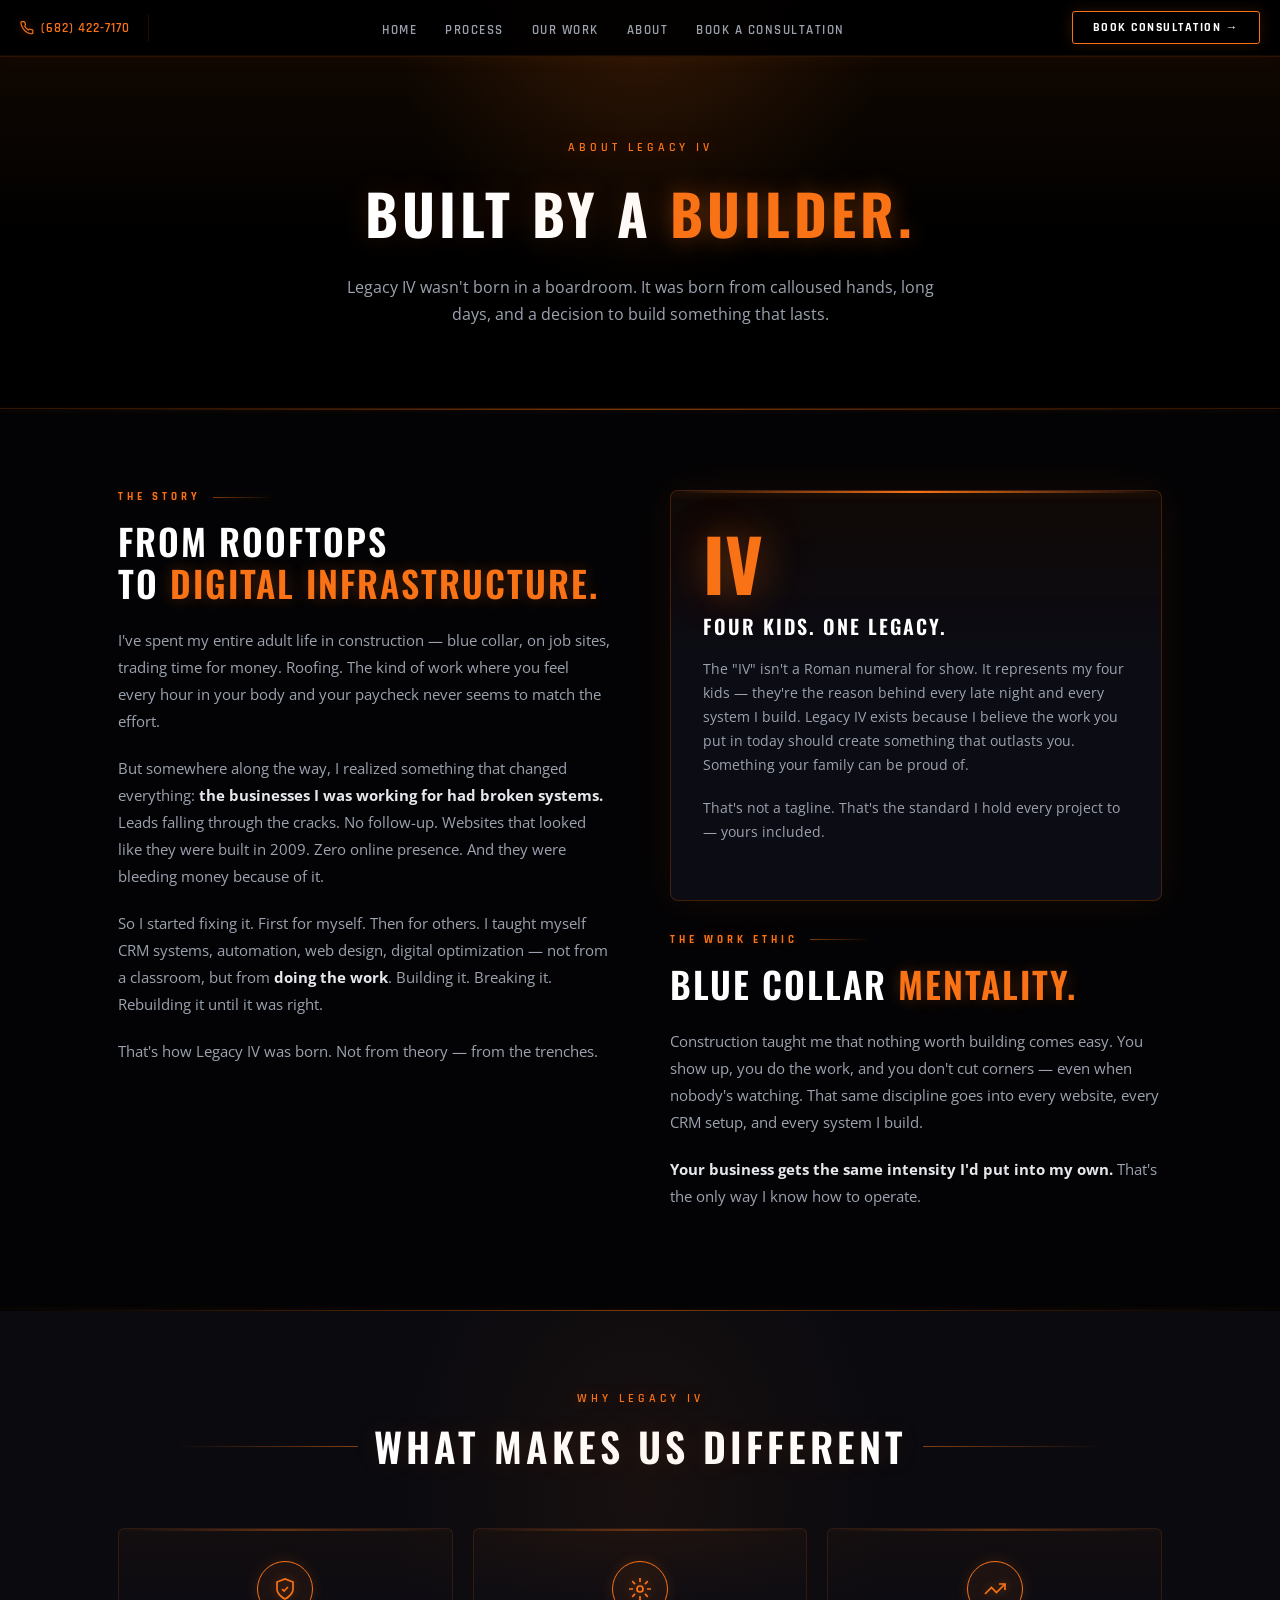
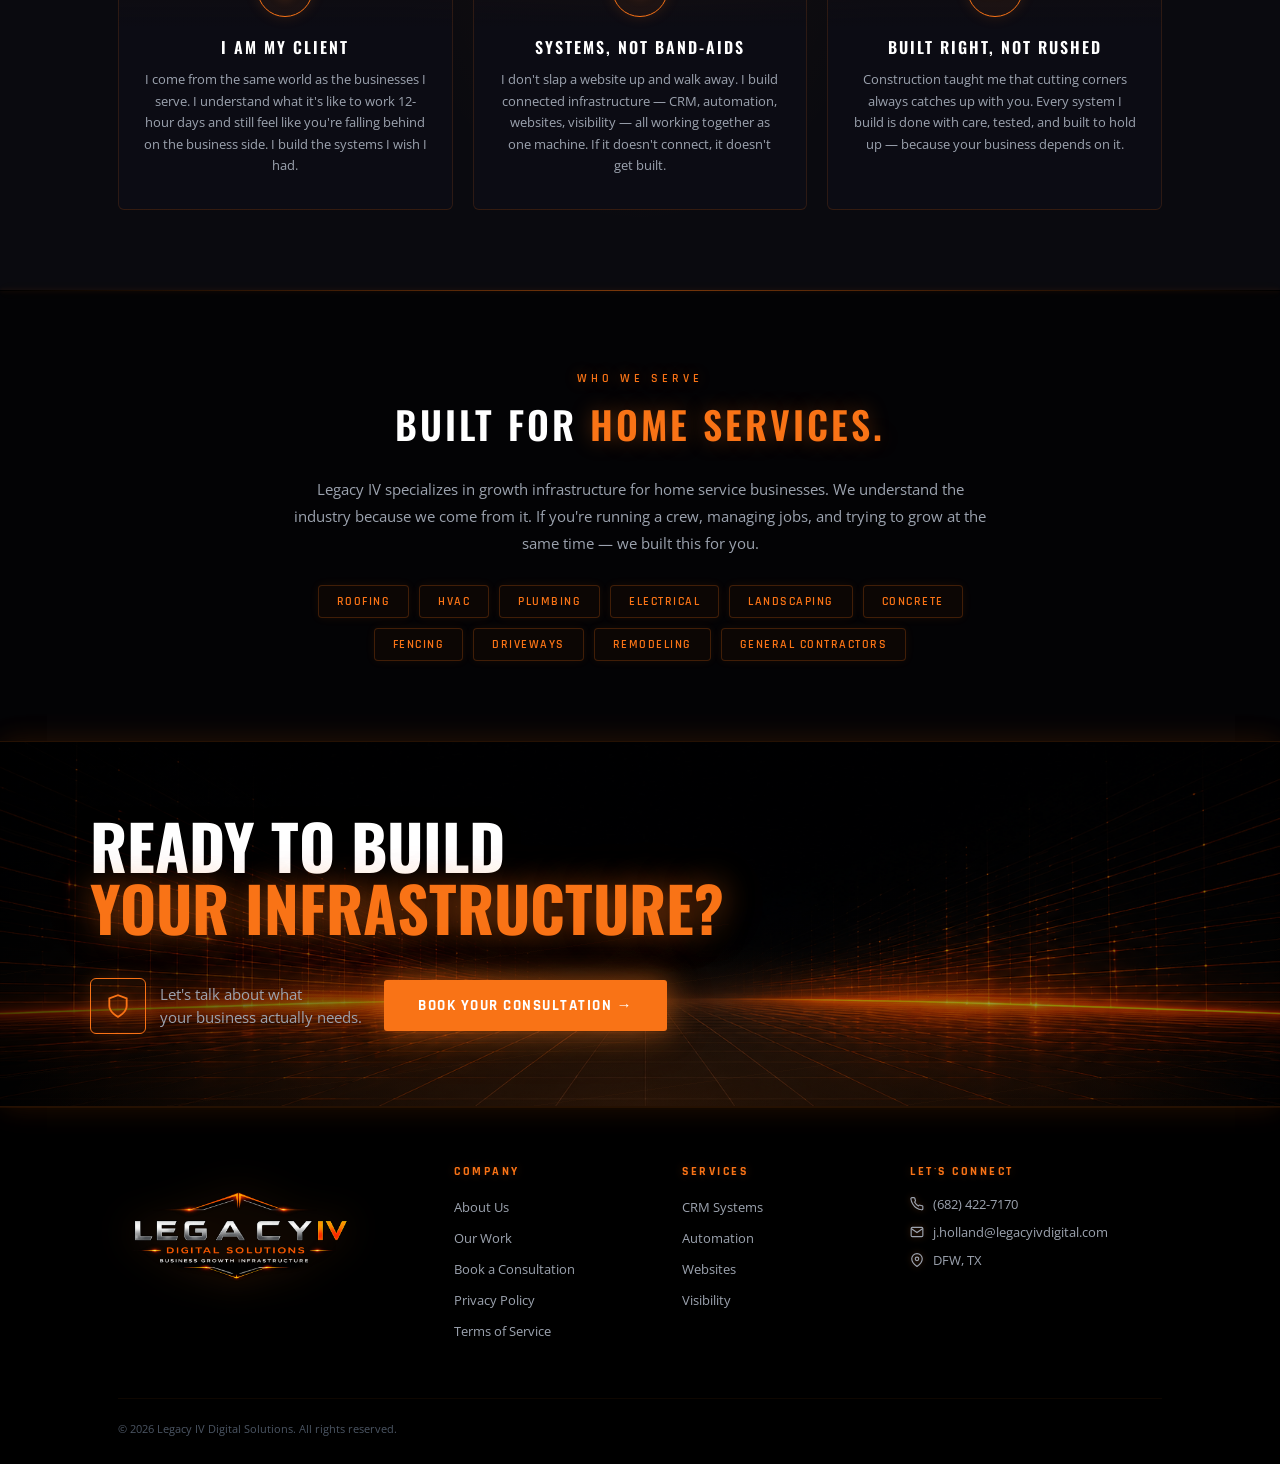
==== commit ba6667fe: "Update about.html" ====
--- a/about.html
+++ b/about.html
@@ -157,9 +157,9 @@
 
 <!-- ══════ NAV ══════ -->
 <nav>
-  <a href="tel:3252062179" class="n-phone">
+  <a href="tel:6824227170" class="n-phone">
     <svg viewBox="0 0 24 24" fill="none" stroke="currentColor" stroke-width="2"><path d="M22 16.92v3a2 2 0 0 1-2.18 2 19.79 19.79 0 0 1-8.63-3.07A19.5 19.5 0 0 1 4.69 12 19.79 19.79 0 0 1 1.58 3.52 2 2 0 0 1 3.55 1h3a2 2 0 0 1 2 1.72c.127.96.361 1.903.7 2.81a2 2 0 0 1-.45 2.11L8.09 9a16 16 0 0 0 6.29 6.29l.83-.83a2 2 0 0 1 2.11-.45c.907.339 1.85.573 2.81.7A2 2 0 0 1 22 16.92z"/></svg>
-    (325) 206-2179
+    (682) 422-7170
   </a>
   <div class="n-div"></div>
   <span class="n-tagline">Build. Growth. Optimize.</span>
@@ -182,7 +182,7 @@
   <a href="about.html" onclick="this.parentElement.classList.remove('open')">About</a>
   <a href="#ft" onclick="this.parentElement.classList.remove('open')">Contact</a>
   <a href="https://cal.com/legacy-iv" target="_blank" class="n-mob-cta">Book a Consultation</a>
-  <a href="tel:3252062179" style="text-align:center;color:var(--or);font-size:13px;padding-top:4px;border-bottom:none;">Or call — (325) 206-2179</a>
+  <a href="tel:6824227170" style="text-align:center;color:var(--or);font-size:13px;padding-top:4px;border-bottom:none;">Or call — (682) 422-7170</a>
 </div>
 
 <!-- ══════ ABOUT HERO ══════ -->
@@ -335,7 +335,7 @@
         <h5>Let's Connect</h5>
         <div class="ft-ci">
           <svg width="14" height="14" viewBox="0 0 24 24" fill="none" stroke="currentColor" stroke-width="2"><path d="M22 16.92v3a2 2 0 0 1-2.18 2 19.79 19.79 0 0 1-8.63-3.07A19.5 19.5 0 0 1 4.69 12 19.79 19.79 0 0 1 1.58 3.52 2 2 0 0 1 3.55 1h3a2 2 0 0 1 2 1.72c.127.96.361 1.903.7 2.81a2 2 0 0 1-.45 2.11L8.09 9a16 16 0 0 0 6.29 6.29l.83-.83a2 2 0 0 1 2.11-.45c.907.339 1.85.573 2.81.7A2 2 0 0 1 22 16.92z"/></svg>
-          <a href="tel:3252062179">(325) 206-2179</a>
+          <a href="tel:6824227170">(682) 422-7170</a>
         </div>
         <div class="ft-ci">
           <svg width="14" height="14" viewBox="0 0 24 24" fill="none" stroke="currentColor" stroke-width="2"><path d="M4 4h16c1.1 0 2 .9 2 2v12c0 1.1-.9 2-2 2H4c-1.1 0-2-.9-2-2V6c0-1.1.9-2 2-2z"/><polyline points="22,6 12,13 2,6"/></svg>
